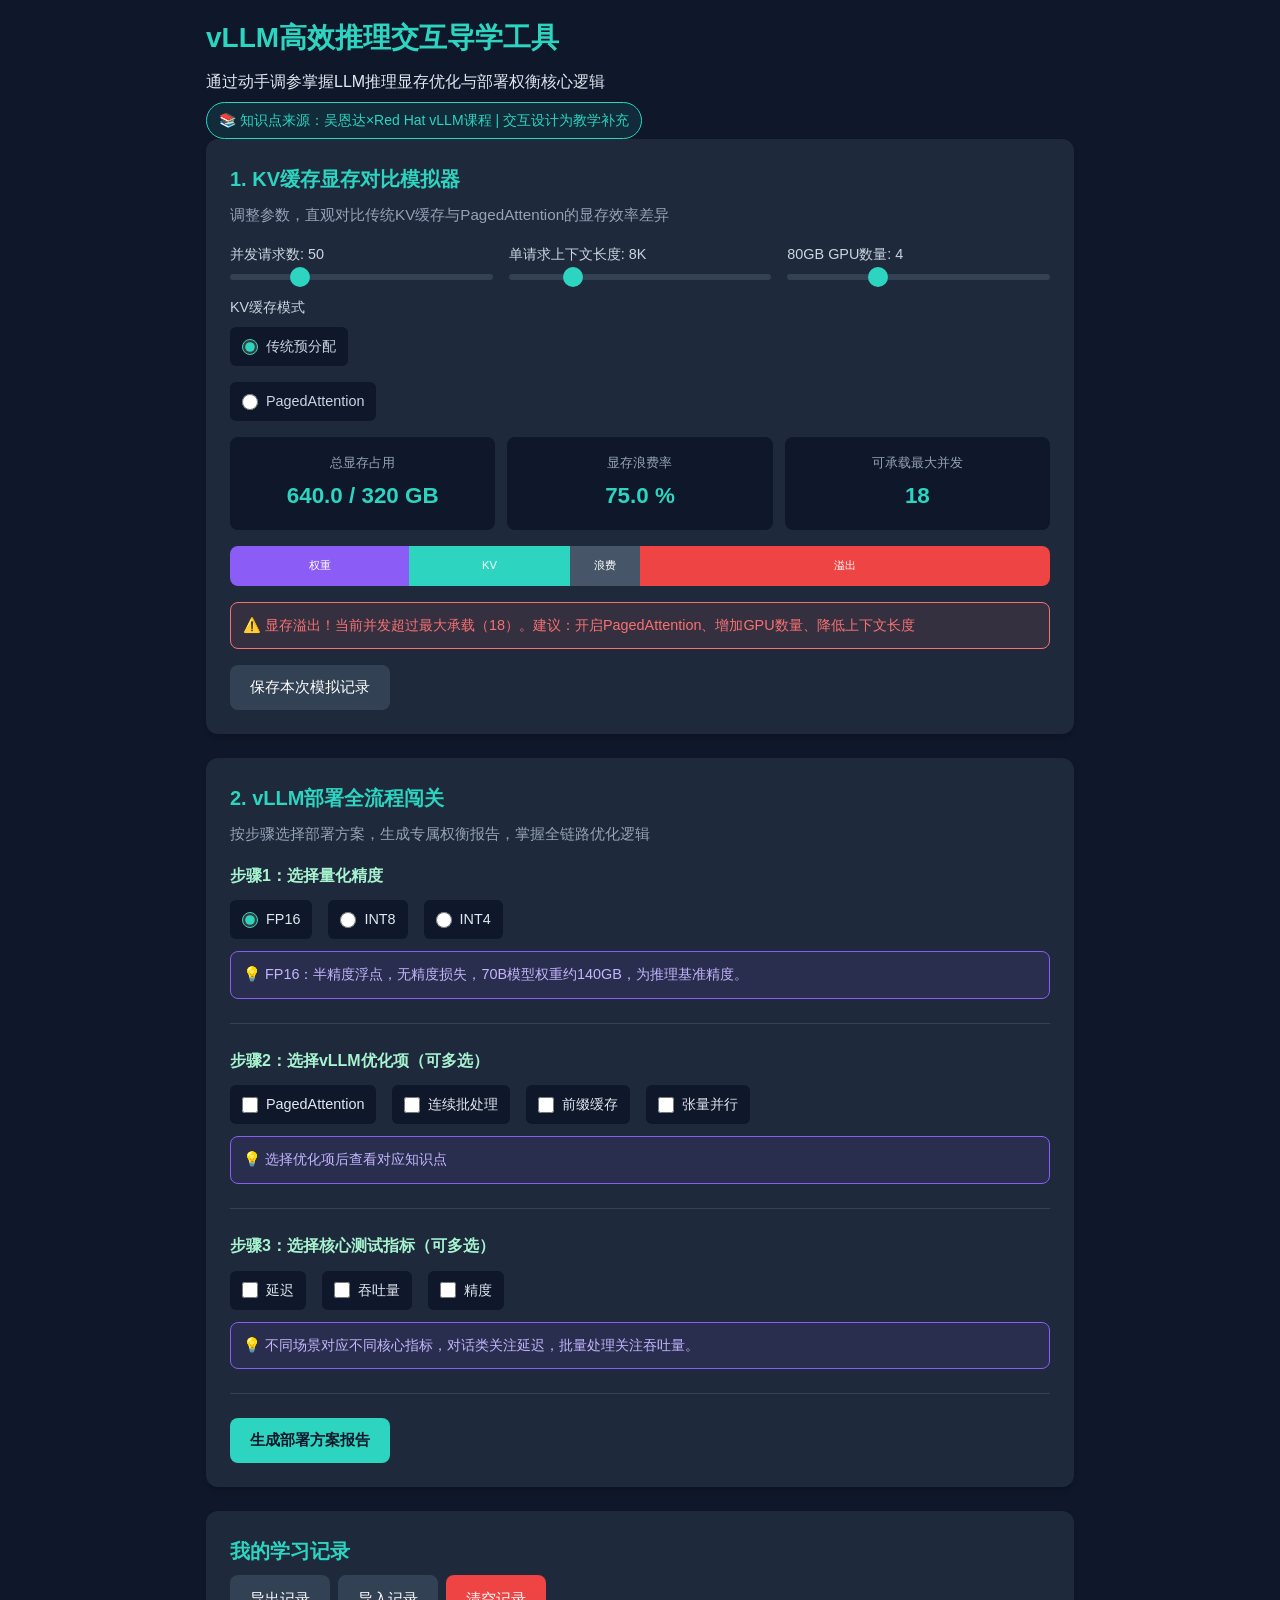
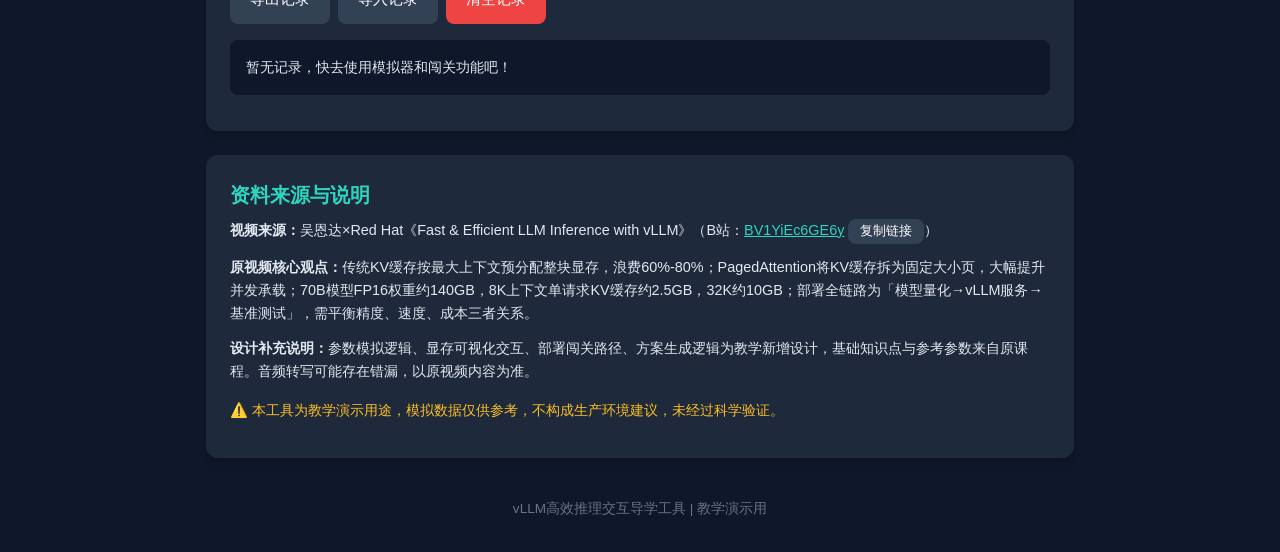
==== efficientVLLM.html @ 556a3815 "Add files via upload" ====
<!DOCTYPE html>
<html lang="zh-CN">
<head>
<meta charset="UTF-8">
<meta name="viewport" content="width=device-width, initial-scale=1.0">
<title>vLLM高效推理交互导学工具</title>
<style>
* { margin: 0; padding: 0; box-sizing: border-box; }
body {
  font-family: -apple-system, BlinkMacSystemFont, "Segoe UI", Roboto, sans-serif;
  background: #0f172a;
  color: #e2e8f0;
  line-height: 1.6;
  padding: 1rem;
  max-width: 900px;
  margin: 0 auto;
}
h1 { font-size: 1.75rem; color: #2dd4bf; margin-bottom: 0.5rem; }
h2 { font-size: 1.25rem; color: #2dd4bf; margin-bottom: 0.5rem; }
h3 { font-size: 1rem; color: #a7f3d0; margin-bottom: 0.75rem; }
.card {
  background: #1e293b;
  border-radius: 12px;
  padding: 1.5rem;
  margin-bottom: 1.5rem;
  box-shadow: 0 4px 6px -1px rgba(0,0,0,0.2);
}
.section-desc { color: #94a3b8; margin-bottom: 1rem; font-size: 0.95rem; }
.source-badge {
  display: inline-block;
  background: rgba(45, 212, 191, 0.1);
  border: 1px solid #2dd4bf;
  color: #2dd4bf;
  padding: 0.375rem 0.75rem;
  border-radius: 20px;
  font-size: 0.875rem;
  margin-top: 0.5rem;
}
.params-grid {
  display: grid;
  grid-template-columns: repeat(auto-fit, minmax(220px, 1fr));
  gap: 1rem;
  margin-bottom: 1rem;
}
.param-item { display: flex; flex-direction: column; gap: 0.5rem; }
.param-item label { font-size: 0.9rem; color: #cbd5e1; }
.radio-group, .checkbox-group {
  display: flex;
  flex-wrap: wrap;
  gap: 1rem;
}
.radio-label, .checkbox-label {
  display: flex;
  align-items: center;
  gap: 0.5rem;
  cursor: pointer;
  padding: 0.5rem 0.75rem;
  background: #0f172a;
  border-radius: 6px;
  font-size: 0.9rem;
}
.result-grid {
  display: grid;
  grid-template-columns: repeat(auto-fit, minmax(130px, 1fr));
  gap: 0.75rem;
  margin: 1rem 0;
}
.result-item {
  background: #0f172a;
  padding: 1rem;
  border-radius: 8px;
  text-align: center;
}
.result-label { font-size: 0.8rem; color: #94a3b8; margin-bottom: 0.25rem; }
.result-value { font-size: 1.4rem; font-weight: bold; color: #2dd4bf; }
.vram-visual {
  height: 40px;
  background: #0f172a;
  border-radius: 8px;
  overflow: hidden;
  display: flex;
  margin: 1rem 0;
}
.vram-segment {
  height: 100%;
  display: flex;
  align-items: center;
  justify-content: center;
  font-size: 0.7rem;
  color: white;
  font-weight: 500;
}
.knowledge-note, .tip, .risk-tip, .storage-tip {
  padding: 0.75rem;
  border-radius: 8px;
  line-height: 1.5;
  font-size: 0.9rem;
}
.knowledge-note {
  margin-top: 0.75rem;
  background: rgba(139, 92, 246, 0.1);
  border: 1px solid #8b5cf6;
  color: #c4b5fd;
}
.tip {
  background: rgba(45, 212, 191, 0.1);
  border: 1px solid #2dd4bf;
  color: #2dd4bf;
  margin: 1rem 0;
  min-height: 1.2rem;
}
.tip.error {
  background: rgba(248, 113, 113, 0.1);
  border-color: #f87171;
  color: #f87171;
}
.risk-tip {
  background: rgba(245, 158, 11, 0.1);
  border: 1px solid #f59e0b;
  color: #fbbf24;
  margin-top: 1rem;
}
.storage-tip {
  background: rgba(245, 158, 11, 0.1);
  border: 1px solid #f59e0b;
  color: #fbbf24;
  margin-bottom: 1rem;
}
.btn {
  background: #334155;
  color: white;
  border: none;
  padding: 0.75rem 1.25rem;
  border-radius: 8px;
  cursor: pointer;
  font-size: 0.95rem;
  transition: background 0.2s;
  display: inline-block;
}
.btn:hover { background: #475569; }
.btn.primary { background: #2dd4bf; color: #0f172a; font-weight: bold; }
.btn.primary:hover { background: #14b8a6; }
.btn.danger { background: #ef4444; }
.btn.danger:hover { background: #dc2626; }
.btn-sm { padding: 0.25rem 0.75rem; font-size: 0.8rem; }
.step { margin-bottom: 1.5rem; padding-bottom: 1.5rem; border-bottom: 1px solid #334155; }
.step:last-of-type { border-bottom: none; margin-bottom: 0; padding-bottom: 0; }
.report-card {
  background: #0f172a;
  padding: 1.5rem;
  border-radius: 8px;
  margin-top: 1rem;
  border: 1px solid #2dd4bf;
}
.report-item {
  display: flex;
  justify-content: space-between;
  padding: 0.6rem 0;
  border-bottom: 1px solid #334155;
  font-size: 0.95rem;
}
.report-item:last-of-type { border-bottom: none; }
.report-item span:first-child { color: #94a3b8; }
.report-item span:last-child { color: #a7f3d0; font-weight: 500; }
.record-actions { display: flex; gap: 0.5rem; flex-wrap: wrap; margin-bottom: 1rem; }
.record-list { list-style: none; }
.record-list li {
  background: #0f172a;
  padding: 1rem;
  border-radius: 8px;
  margin-bottom: 0.75rem;
  font-size: 0.9rem;
}
.record-list li strong { color: #2dd4bf; }
.source-section p { margin-bottom: 0.75rem; font-size: 0.9rem; }
.copy-link { color: #2dd4bf; text-decoration: underline; }
.disclaimer { color: #fbbf24; font-weight: 500; margin-top: 1rem !important; }
.hidden { display: none !important; }
footer { text-align: center; color: #64748b; padding: 1rem; font-size: 0.85rem; }

/* 焦点样式 */
input:focus, button:focus, label:focus-within {
  outline: 2px solid #2dd4bf;
  outline-offset: 2px;
}

/* 滑块样式 */
input[type="range"] {
  -webkit-appearance: none;
  appearance: none;
  height: 6px;
  background: #334155;
  border-radius: 3px;
}
input[type="range"]::-webkit-slider-thumb {
  -webkit-appearance: none;
  appearance: none;
  width: 20px;
  height: 20px;
  background: #2dd4bf;
  border-radius: 50%;
  cursor: pointer;
}
input[type="range"]::-moz-range-thumb {
  width: 20px;
  height: 20px;
  background: #2dd4bf;
  border-radius: 50%;
  cursor: pointer;
  border: none;
}

input[type="radio"], input[type="checkbox"] {
  accent-color: #2dd4bf;
  width: 16px;
  height: 16px;
}

@media (max-width: 640px) {
  body { padding: 0.75rem; }
  .card { padding: 1rem; }
  h1 { font-size: 1.5rem; }
  .result-value { font-size: 1.2rem; }
}
</style>
</head>
<body>
<header>
  <h1>vLLM高效推理交互导学工具</h1>
  <p>通过动手调参掌握LLM推理显存优化与部署权衡核心逻辑</p>
  <div class="source-badge">📚 知识点来源：吴恩达×Red Hat vLLM课程 | 交互设计为教学补充</div>
</header>

<main>
  <section class="card" id="simulator-section">
    <h2>1. KV缓存显存对比模拟器</h2>
    <p class="section-desc">调整参数，直观对比传统KV缓存与PagedAttention的显存效率差异</p>
    <div class="params-grid">
      <div class="param-item">
        <label for="concurrency">并发请求数: <span id="concurrency-val">50</span></label>
        <input type="range" id="concurrency" min="1" max="200" value="50" aria-label="并发请求数">
      </div>
      <div class="param-item">
        <label for="ctx-length">单请求上下文长度: <span id="ctx-length-val">8</span>K</label>
        <input type="range" id="ctx-length" min="1" max="32" value="8" aria-label="单请求上下文长度">
      </div>
      <div class="param-item">
        <label for="gpu-count">80GB GPU数量: <span id="gpu-count-val">4</span></label>
        <input type="range" id="gpu-count" min="2" max="8" value="4" aria-label="80GB GPU数量">
      </div>
      <div class="param-item">
        <label>KV缓存模式</label>
        <div class="radio-group" role="radiogroup" aria-label="KV缓存模式">
          <label class="radio-label"><input type="radio" name="kv-mode" value="traditional" checked> 传统预分配</label>
          <label class="radio-label"><input type="radio" name="kv-mode" value="paged"> PagedAttention</label>
        </div>
      </div>
    </div>
    <div class="result-grid">
      <div class="result-item">
        <div class="result-label">总显存占用</div>
        <div class="result-value" id="total-vram">-- GB</div>
      </div>
      <div class="result-item">
        <div class="result-label">显存浪费率</div>
        <div class="result-value" id="waste-rate">-- %</div>
      </div>
      <div class="result-item">
        <div class="result-label">可承载最大并发</div>
        <div class="result-value" id="max-concurrency">--</div>
      </div>
    </div>
    <div class="vram-visual" id="vram-visual" aria-label="显存占用可视化"></div>
    <div class="tip" id="sim-tip"></div>
    <button class="btn" id="save-sim-btn">保存本次模拟记录</button>
  </section>

  <section class="card" id="deployment-section">
    <h2>2. vLLM部署全流程闯关</h2>
    <p class="section-desc">按步骤选择部署方案，生成专属权衡报告，掌握全链路优化逻辑</p>
    <div class="step">
      <h3>步骤1：选择量化精度</h3>
      <div class="radio-group" role="radiogroup" aria-label="量化精度">
        <label class="radio-label"><input type="radio" name="quant" value="fp16" checked> FP16</label>
        <label class="radio-label"><input type="radio" name="quant" value="int8"> INT8</label>
        <label class="radio-label"><input type="radio" name="quant" value="int4"> INT4</label>
      </div>
      <div class="knowledge-note" id="quant-note">💡 FP16：半精度浮点，无精度损失，70B模型权重约140GB，为推理基准精度。</div>
    </div>
    <div class="step">
      <h3>步骤2：选择vLLM优化项（可多选）</h3>
      <div class="checkbox-group" aria-label="vLLM优化项">
        <label class="checkbox-label"><input type="checkbox" name="optim" value="paged"> PagedAttention</label>
        <label class="checkbox-label"><input type="checkbox" name="optim" value="continuous_batching"> 连续批处理</label>
        <label class="checkbox-label"><input type="checkbox" name="optim" value="prefix_caching"> 前缀缓存</label>
        <label class="checkbox-label"><input type="checkbox" name="optim" value="tensor_parallel"> 张量并行</label>
      </div>
      <div class="knowledge-note" id="optim-note">💡 选择优化项后查看对应知识点</div>
    </div>
    <div class="step">
      <h3>步骤3：选择核心测试指标（可多选）</h3>
      <div class="checkbox-group" aria-label="核心测试指标">
        <label class="checkbox-label"><input type="checkbox" name="metric" value="latency"> 延迟</label>
        <label class="checkbox-label"><input type="checkbox" name="metric" value="throughput"> 吞吐量</label>
        <label class="checkbox-label"><input type="checkbox" name="metric" value="accuracy"> 精度</label>
      </div>
      <div class="knowledge-note" id="metric-note">💡 不同场景对应不同核心指标，对话类关注延迟，批量处理关注吞吐量。</div>
    </div>
    <button class="btn primary" id="gen-report-btn">生成部署方案报告</button>
    <div class="report-card hidden" id="report-card">
      <h3>📋 你的专属部署方案</h3>
      <div class="report-item"><span>精度损失范围：</span><span id="report-accuracy">--</span></div>
      <div class="report-item"><span>吞吐提升比例：</span><span id="report-throughput">--</span></div>
      <div class="report-item"><span>成本变化：</span><span id="report-cost">--</span></div>
      <div class="report-item"><span>适用场景：</span><span id="report-scenario">--</span></div>
      <div class="risk-tip hidden" id="report-risk"></div>
    </div>
  </section>

  <section class="card" id="records-section">
    <h2>我的学习记录</h2>
    <div class="record-actions">
      <button class="btn" id="export-btn">导出记录</button>
      <label class="btn" for="import-input">导入记录</label>
      <input type="file" id="import-input" accept=".json" hidden aria-label="导入记录文件">
      <button class="btn danger" id="clear-btn">清空记录</button>
    </div>
    <div class="storage-tip hidden" id="storage-tip">⚠️ 本地存储不可用，记录仅保存在当前页面内存中，刷新后会丢失</div>
    <ul class="record-list" id="record-list"></ul>
  </section>

  <section class="card source-section">
    <h2>资料来源与说明</h2>
    <p><strong>视频来源：</strong>吴恩达×Red Hat《Fast & Efficient LLM Inference with vLLM》（B站：<span class="copy-link">BV1YiEc6GE6y</span> <button class="btn btn-sm" id="copy-link-btn">复制链接</button>）</p>
    <p><strong>原视频核心观点：</strong>传统KV缓存按最大上下文预分配整块显存，浪费60%-80%；PagedAttention将KV缓存拆为固定大小页，大幅提升并发承载；70B模型FP16权重约140GB，8K上下文单请求KV缓存约2.5GB，32K约10GB；部署全链路为「模型量化→vLLM服务→基准测试」，需平衡精度、速度、成本三者关系。</p>
    <p><strong>设计补充说明：</strong>参数模拟逻辑、显存可视化交互、部署闯关路径、方案生成逻辑为教学新增设计，基础知识点与参考参数来自原课程。音频转写可能存在错漏，以原视频内容为准。</p>
    <p class="disclaimer">⚠️ 本工具为教学演示用途，模拟数据仅供参考，不构成生产环境建议，未经过科学验证。</p>
  </section>
</main>

<footer>
  <p>vLLM高效推理交互导学工具 | 教学演示用</p>
</footer>

<script>
// 存储相关
let records = [];
const STORAGE_KEY = 'vllm_learning_records';

function initStorage() {
  try {
    const stored = localStorage.getItem(STORAGE_KEY);
    if (stored) {
      records = JSON.parse(stored);
      if (!Array.isArray(records)) records = [];
    }
  } catch (e) {
    records = [];
    document.getElementById('storage-tip').classList.remove('hidden');
  }
}

function saveRecords() {
  try {
    localStorage.setItem(STORAGE_KEY, JSON.stringify(records));
  } catch (e) {}
}

function addRecord(record) {
  records.unshift(record);
  if (records.length > 50) records = records.slice(0, 50);
  saveRecords();
  renderRecords();
}

function renderRecords() {
  const listEl = document.getElementById('record-list');
  listEl.innerHTML = '';
  if (records.length === 0) {
    listEl.innerHTML = '<li>暂无记录，快去使用模拟器和闯关功能吧！</li>';
    return;
  }
  records.forEach((record, index) => {
    const li = document.createElement('li');
    const date = new Date(record.timestamp).toLocaleString();
    let content = '';
    if (record.type === 'simulator') {
      const p = record.params;
      const r = record.result;
      content = `
        <div><strong>[模拟记录]</strong> ${date}</div>
        <div>并发: ${p.concurrency} | 上下文: ${p.ctxLength}K | GPU: ${p.gpuCount}张 | 模式: ${p.kvMode === 'traditional' ? '传统预分配' : 'PagedAttention'}</div>
        <div>显存占用: ${r.totalUsedVram}/${r.totalVram}GB | 浪费率: ${r.wasteRate}% | 最大并发: ${r.maxConcurrency}</div>
      `;
    } else if (record.type === 'deployment') {
      const p = record.params;
      const r = record.result;
      const optimMap = {paged:'PagedAttention', continuous_batching:'连续批处理', prefix_caching:'前缀缓存', tensor_parallel:'张量并行'};
      const metricMap = {latency:'延迟', throughput:'吞吐量', accuracy:'精度'};
      content = `
        <div><strong>[部署方案]</strong> ${date}</div>
        <div>量化: ${p.quant.toUpperCase()} | 优化: ${p.optims.length ? p.optims.map(o => optimMap[o] || o).join('、') : '无'}</div>
        <div>指标: ${p.metrics.map(m => metricMap[m] || m).join('、')} | 场景: ${r.scenario}</div>
        <div>精度损失: ${r.accuracyLoss} | 吞吐提升: ${r.throughputGain} | 成本变化: ${r.costChange}</div>
      `;
    }
    li.innerHTML = content;
    const delBtn = document.createElement('button');
    delBtn.textContent = '删除';
    delBtn.className = 'btn danger btn-sm';
    delBtn.style.marginTop = '0.5rem';
    delBtn.addEventListener('click', () => {
      records.splice(index, 1);
      saveRecords();
      renderRecords();
    });
    li.appendChild(delBtn);
    listEl.appendChild(li);
  });
}

// 模拟器逻辑
const concurrencyEl = document.getElementById('concurrency');
const ctxLengthEl = document.getElementById('ctx-length');
const gpuCountEl = document.getElementById('gpu-count');

function updateSliderValues() {
  document.getElementById('concurrency-val').textContent = concurrencyEl.value;
  document.getElementById('ctx-length-val').textContent = ctxLengthEl.value;
  document.getElementById('gpu-count-val').textContent = gpuCountEl.value;
}

function calculateSimulator() {
  updateSliderValues();
  const concurrency = parseInt(concurrencyEl.value);
  const ctxLength = parseInt(ctxLengthEl.value);
  const gpuCount = parseInt(gpuCountEl.value);
  const kvMode = document.querySelector('input[name="kv-mode"]:checked').value;

  const totalVram = gpuCount * 80;
  const weightVram = 140; // 70B FP16
  const availableKvVram = totalVram - weightVram;
  const perRequestActualKv = ctxLength * 0.3125; // 8K=2.5GB

  let perRequestAllocatedKv, wasteRate, totalKvUsed, maxConcurrency;

  if (kvMode === 'traditional') {
    perRequestAllocatedKv = 32 * 0.3125; // 预分配最大32K=10GB
    totalKvUsed = concurrency * perRequestAllocatedKv;
    const actualUsed = concurrency * perRequestActualKv;
    wasteRate = totalKvUsed > 0 ? ((totalKvUsed - actualUsed) / totalKvUsed * 100).toFixed(1) : 0;
    maxConcurrency = availableKvVram > 0 ? Math.floor(availableKvVram / perRequestAllocatedKv) : 0;
  } else {
    perRequestAllocatedKv = perRequestActualKv * 1.05; // 5%页表开销
    totalKvUsed = concurrency * perRequestAllocatedKv;
    wasteRate = '5.0';
    maxConcurrency = availableKvVram > 0 ? Math.floor(availableKvVram / perRequestAllocatedKv) : 0;
  }

  const totalUsedVram = weightVram + totalKvUsed;
  const overflow = totalUsedVram > totalVram;

  // 更新数值
  document.getElementById('total-vram').textContent = `${totalUsedVram.toFixed(1)} / ${totalVram} GB`;
  document.getElementById('waste-rate').textContent = `${wasteRate} %`;
  document.getElementById('max-concurrency').textContent = Math.max(0, maxConcurrency);

  // 更新提示
  const tipEl = document.getElementById('sim-tip');
  if (availableKvVram <= 0) {
    tipEl.textContent = '⚠️ GPU显存不足以容纳模型权重，请增加GPU数量';
    tipEl.classList.add('error');
  } else if (overflow) {
    tipEl.textContent = `⚠️ 显存溢出！当前并发超过最大承载（${maxConcurrency}）。建议：${kvMode === 'traditional' ? '开启PagedAttention、' : ''}增加GPU数量、降低上下文长度`;
    tipEl.classList.add('error');
  } else {
    tipEl.textContent = `✅ 显存充足，当前并发下${kvMode === 'traditional' ? '传统预分配模式' : 'PagedAttention模式'}运行正常`;
    tipEl.classList.remove('error');
  }

  // 可视化
  const visualEl = document.getElementById('vram-visual');
  visualEl.innerHTML = '';

  if (availableKvVram <= 0) {
    const seg = document.createElement('div');
    seg.className = 'vram-segment';
    seg.style.width = '100%';
    seg.style.background = '#ef4444';
    seg.textContent = '权重溢出';
    visualEl.appendChild(seg);
    return { type: 'simulator', timestamp: Date.now(), params: { concurrency, ctxLength, gpuCount, kvMode }, result: { totalUsedVram: totalUsedVram.toFixed(1), totalVram, wasteRate, maxConcurrency, overflow } };
  }

  // 权重段
  const weightPercent = Math.min((weightVram / totalVram) * 100, 100);
  const weightSeg = document.createElement('div');
  weightSeg.className = 'vram-segment';
  weightSeg.style.width = `${weightPercent}%`;
  weightSeg.style.background = '#8b5cf6';
  if (weightPercent > 10) weightSeg.textContent = '权重';
  visualEl.appendChild(weightSeg);

  // KV段
  const kvPercent = Math.min((totalKvUsed / totalVram) * 100, 100 - weightPercent);
  if (kvPercent > 0) {
    const kvSeg = document.createElement('div');
    kvSeg.className = 'vram-segment';
    kvSeg.style.width = `${kvPercent}%`;
    if (kvMode === 'traditional') {
      const actualPercent = (concurrency * perRequestActualKv / totalVram) * 100;
      const wastePercent = kvPercent - actualPercent;
      kvSeg.style.display = 'flex';
      const actualPart = document.createElement('div');
      actualPart.style.width = `${(actualPercent / kvPercent) * 100}%`;
      actualPart.style.height = '100%';
      actualPart.style.display = 'flex';
      actualPart.style.alignItems = 'center';
      actualPart.style.justifyContent = 'center';
      actualPart.style.background = '#2dd4bf';
      if (actualPercent > 8) actualPart.textContent = 'KV';
      const wastePart = document.createElement('div');
      wastePart.style.width = `${(wastePercent / kvPercent) * 100}%`;
      wastePart.style.height = '100%';
      wastePart.style.display = 'flex';
      wastePart.style.alignItems = 'center';
      wastePart.style.justifyContent = 'center';
      wastePart.style.background = '#475569';
      if (wastePercent > 8) wastePart.textContent = '浪费';
      kvSeg.appendChild(actualPart);
      kvSeg.appendChild(wastePart);
    } else {
      kvSeg.style.background = 'repeating-linear-gradient(90deg, #2dd4bf 0px, #2dd4bf 4px, #0f172a 4px, #0f172a 6px)';
      if (kvPercent > 10) kvSeg.textContent = '分页KV';
    }
    visualEl.appendChild(kvSeg);
  }

  // 溢出或可用
  if (overflow) {
    const overflowPercent = ((totalUsedVram - totalVram) / totalVram) * 100;
    const overflowSeg = document.createElement('div');
    overflowSeg.className = 'vram-segment';
    overflowSeg.style.width = `${overflowPercent}%`;
    overflowSeg.style.background = '#ef4444';
    overflowSeg.textContent = '溢出';
    visualEl.appendChild(overflowSeg);
  } else {
    const freePercent = 100 - weightPercent - kvPercent;
    if (freePercent > 0) {
      const freeSeg = document.createElement('div');
      freeSeg.className = 'vram-segment';
      freeSeg.style.width = `${freePercent}%`;
      freeSeg.style.background = '#334155';
      if (freePercent > 8) freeSeg.textContent = '可用';
      visualEl.appendChild(freeSeg);
    }
  }

  return {
    type: 'simulator',
    timestamp: Date.now(),
    params: { concurrency, ctxLength, gpuCount, kvMode },
    result: { totalUsedVram: totalUsedVram.toFixed(1), totalVram, wasteRate, maxConcurrency, overflow }
  };
}

// 部署闯关逻辑
const quantNotes = {
  fp16: '💡 FP16：半精度浮点，无精度损失，70B模型权重约140GB，为推理基准精度，适合对精度要求极高的场景。',
  int8: '💡 INT8：8位整数量化，精度损失通常小于1%，权重显存减半至约70GB，推理速度提升约20%，是生产环境常用的平衡选项。',
  int4: '💡 INT4：4位整数量化，精度损失约2-5%（视模型与量化方法），权重显存降至约35GB，推理速度提升约40%，适合显存受限的多并发场景。'
};
const optimNotes = {
  paged: '✅ PagedAttention：vLLM核心技术，将KV缓存拆分为固定大小的页，解决传统连续分配的显存浪费与碎片问题，可提升数倍并发能力。',
  continuous_batching: '✅ 连续批处理：按迭代步骤（而非整个请求）调度批次，大幅提升GPU利用率，吞吐量可提升30-100%，是高并发场景的必备优化。',
  prefix_caching: '✅ 前缀缓存：对相同前缀的请求（如系统提示、通用指令）共享KV缓存，可显著降低重复计算与显存占用，适合多轮对话、RAG等场景。',
  tensor_parallel: '✅ 张量并行：将模型权重拆分为多块分布到不同GPU，降低单卡显存压力，支持更大模型部署，需配合多GPU使用。'
};
const metricNotes = {
  latency: '⏱️ 延迟：单请求从发送到收到首个token的时间，是对话类、交互式场景的核心指标。',
  throughput: '📊 吞吐量：单位时间内处理的token总数，是批量处理、离线推理场景的核心指标。',
  accuracy: '🎯 精度：模型输出结果的准确性，是知识问答、代码生成等对质量要求高的场景的核心指标。'
};

function generateReport() {
  const quant = document.querySelector('input[name="quant"]:checked').value;
  const optims = Array.from(document.querySelectorAll('input[name="optim"]:checked')).map(i => i.value);
  const metrics = Array.from(document.querySelectorAll('input[name="metric"]:checked')).map(i => i.value);

  if (metrics.length === 0) {
    alert('请至少选择一个核心测试指标');
    return null;
  }

  // 精度损失
  let accuracyLoss = { fp16: '无损失', int8: '< 1%', int4: '2% - 5%' }[quant];

  // 吞吐提升
  let throughputMultiplier = 1;
  throughputMultiplier *= { fp16: 1, int8: 1.2, int4: 1.4 }[quant];
  if (optims.includes('paged')) throughputMultiplier *= 1.3;
  if (optims.includes('continuous_batching')) throughputMultiplier *= 1.6;
  if (optims.includes('prefix_caching')) throughputMultiplier *= 1.25;
  if (optims.includes('tensor_parallel')) throughputMultiplier *= 1.2;
  const throughputGain = `+${((throughputMultiplier - 1) * 100).toFixed(0)}%`;

  // 成本变化
  let requiredGpus = { fp16: 2, int8: 1, int4: 1 }[quant];
  if (optims.includes('tensor_parallel')) requiredGpus = Math.max(requiredGpus, 2);
  const costChange = ((requiredGpus / 2 - 1) * 100).toFixed(0);
  const costText = costChange >= 0 ? `+${costChange}%` : `${costChange}%`;

  // 适用场景
  const scenarioMap = { latency: '对话交互', throughput: '批量处理', accuracy: '高精度需求' };
  const scenarioText = metrics.map(m => scenarioMap[m]).join('、');

  // 风险检查
  let risks = [];
  if (quant === 'int4' && !metrics.includes('accuracy')) {
    risks.push('您选择了INT4量化（精度损失2-5%）但未选择精度测试，建议补充精度验证以确保输出质量符合要求。');
  }
  if (optims.includes('prefix_caching') && !optims.includes('paged')) {
    risks.push('前缀缓存依赖PagedAttention实现，未开启PagedAttention时该优化无法生效。');
  }
  if (optims.includes('tensor_parallel')) {
    risks.push('张量并行需要多GPU环境支持，请确保部署环境有至少2张80GB GPU。');
  }

  // 更新报告
  document.getElementById('report-accuracy').textContent = accuracyLoss;
  document.getElementById('report-throughput').textContent = throughputGain;
  document.getElementById('report-cost').textContent = costText;
  document.getElementById('report-scenario').textContent = scenarioText;

  const riskEl = document.getElementById('report-risk');
  if (risks.length > 0) {
    riskEl.innerHTML = '⚠️ <strong>风险提示：</strong>' + risks.join('<br>');
    riskEl.classList.remove('hidden');
  } else {
    riskEl.classList.add('hidden');
  }

  document.getElementById('report-card').classList.remove('hidden');

  return {
    type: 'deployment',
    timestamp: Date.now(),
    params: { quant, optims, metrics },
    result: { accuracyLoss, throughputGain, costChange: costText, scenario: scenarioText, risks }
  };
}

// 事件绑定
concurrencyEl.addEventListener('input', calculateSimulator);
ctxLengthEl.addEventListener('input', calculateSimulator);
gpuCountEl.addEventListener('input', calculateSimulator);
document.querySelectorAll('input[name="kv-mode"]').forEach(r => r.addEventListener('change', calculateSimulator));

document.querySelectorAll('input[name="quant"]').forEach(radio => {
  radio.addEventListener('change', (e) => {
    document.getElementById('quant-note').textContent = quantNotes[e.target.value];
  });
});

document.querySelectorAll('input[name="optim"]').forEach(cb => {
  cb.addEventListener('change', () => {
    const selected = Array.from(document.querySelectorAll('input[name="optim"]:checked')).map(i => i.value);
    const noteEl = document.getElementById('optim-note');
    noteEl.innerHTML = selected.length === 0 ? '💡 选择优化项后查看对应知识点' : selected.map(s => optimNotes[s]).join('<br>');
  });
});

document.querySelectorAll('input[name="metric"]').forEach(cb => {
  cb.addEventListener('change', () => {
    const selected = Array.from(document.querySelectorAll('input[name="metric"]:checked')).map(i => i.value);
    const noteEl = document.getElementById('metric-note');
    noteEl.innerHTML = selected.length === 0 ? '💡 不同场景对应不同核心指标，对话类关注延迟，批量处理关注吞吐量。' : selected.map(s => metricNotes[s]).join('<br>');
  });
});

document.getElementById('save-sim-btn').addEventListener('click', () => {
  const result = calculateSimulator();
  addRecord(result);
  alert('模拟记录已保存');
});

document.getElementById('gen-report-btn').addEventListener('click', () => {
  const result = generateReport();
  if (result) {
    addRecord(result);
  }
});

// 导出导入
document.getElementById('export-btn').addEventListener('click', () => {
  const blob = new Blob([JSON.stringify(records, null, 2)], { type: 'application/json' });
  const url = URL.createObjectURL(blob);
  const a = document.createElement('a');
  a.href = url;
  a.download = `vllm-learning-records-${Date.now()}.json`;
  a.click();
  URL.revokeObjectURL(url);
});

document.getElementById('import-input').addEventListener('change', (e) => {
  const file = e.target.files[0];
  if (!file) return;
  const reader = new FileReader();
  reader.onload = (ev) => {
    try {
      const data = JSON.parse(ev.target.result);
      if (!Array.isArray(data)) throw new Error('格式错误');
      const validRecords = data.filter(item => {
        if (typeof item !== 'object' || !item.type || !item.timestamp || !item.params || !item.result) return false;
        if (item.type === 'simulator') {
          const p = item.params, r = item.result;
          return typeof p.concurrency === 'number' && typeof p.ctxLength === 'number' &&
                 typeof p.gpuCount === 'number' && typeof p.kvMode === 'string' &&
                 typeof r.totalUsedVram === 'string' && typeof r.totalVram === 'number' &&
                 typeof r.wasteRate === 'string' && typeof r.maxConcurrency === 'number';
        } else if (item.type === 'deployment') {
          const p = item.params, r = item.result;
          return typeof p.quant === 'string' && Array.isArray(p.optims) && Array.isArray(p.metrics) &&
                 typeof r.accuracyLoss === 'string' && typeof r.throughputGain === 'string' &&
                 typeof r.costChange === 'string' && typeof r.scenario === 'string';
        }
        return false;
      });
      if (validRecords.length === 0) { alert('未找到有效记录'); return; }
      const existingTs = new Set(records.map(r => r.timestamp));
      const newRecords = validRecords.filter(r => !existingTs.has(r.timestamp));
      records = [...newRecords, ...records].sort((a,b) => b.timestamp - a.timestamp).slice(0, 50);
      saveRecords();
      renderRecords();
      alert(`成功导入 ${newRecords.length} 条记录`);
    } catch (err) {
      alert('导入失败：文件格式不正确');
    }
  };
  reader.readAsText(file);
  e.target.value = '';
});

document.getElementById('clear-btn').addEventListener('click', () => {
  if (confirm('确定要清空所有记录吗？')) {
    records = [];
    saveRecords();
    renderRecords();
  }
});

document.getElementById('copy-link-btn').addEventListener('click', () => {
  const link = 'https://www.bilibili.com/video/BV1YiEc6GE6y/';
  navigator.clipboard.writeText(link).then(() => alert('链接已复制到剪贴板')).catch(() => alert('复制失败，请手动复制'));
});

// 初始化
window.addEventListener('DOMContentLoaded', () => {
  initStorage();
  renderRecords();
  calculateSimulator();
});
</script>
</body>
</html>
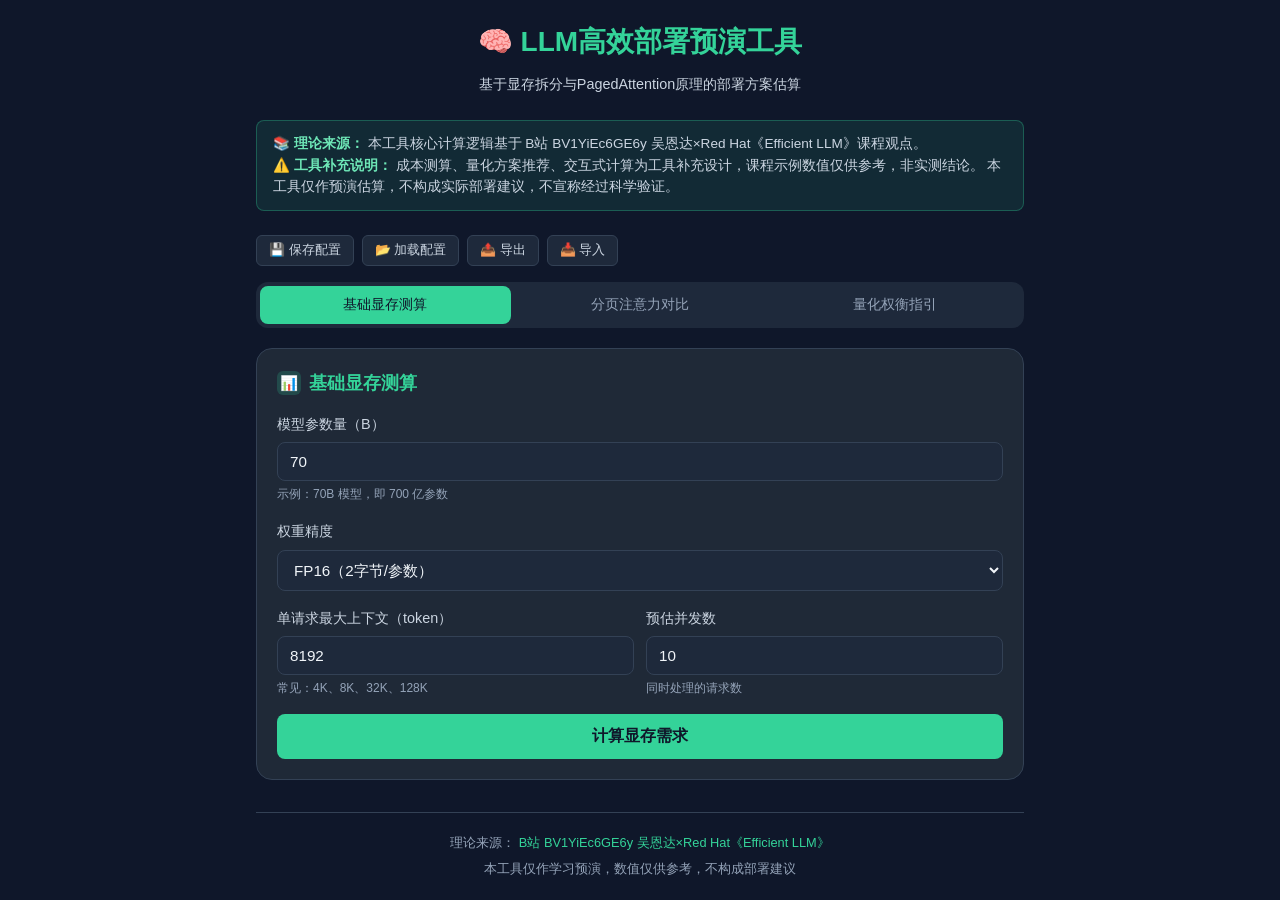
==== commit 490ed013: "Update efficientVLLM.html" ====
--- a/efficientVLLM.html
+++ b/efficientVLLM.html
@@ -1,766 +1,1341 @@
 <!DOCTYPE html>
 <html lang="zh-CN">
 <head>
-<meta charset="UTF-8">
-<meta name="viewport" content="width=device-width, initial-scale=1.0">
-<title>vLLM高效推理交互导学工具</title>
-<style>
-* { margin: 0; padding: 0; box-sizing: border-box; }
-body {
-  font-family: -apple-system, BlinkMacSystemFont, "Segoe UI", Roboto, sans-serif;
-  background: #0f172a;
-  color: #e2e8f0;
-  line-height: 1.6;
-  padding: 1rem;
-  max-width: 900px;
-  margin: 0 auto;
-}
-h1 { font-size: 1.75rem; color: #2dd4bf; margin-bottom: 0.5rem; }
-h2 { font-size: 1.25rem; color: #2dd4bf; margin-bottom: 0.5rem; }
-h3 { font-size: 1rem; color: #a7f3d0; margin-bottom: 0.75rem; }
-.card {
-  background: #1e293b;
-  border-radius: 12px;
-  padding: 1.5rem;
-  margin-bottom: 1.5rem;
-  box-shadow: 0 4px 6px -1px rgba(0,0,0,0.2);
-}
-.section-desc { color: #94a3b8; margin-bottom: 1rem; font-size: 0.95rem; }
-.source-badge {
-  display: inline-block;
-  background: rgba(45, 212, 191, 0.1);
-  border: 1px solid #2dd4bf;
-  color: #2dd4bf;
-  padding: 0.375rem 0.75rem;
-  border-radius: 20px;
-  font-size: 0.875rem;
-  margin-top: 0.5rem;
-}
-.params-grid {
-  display: grid;
-  grid-template-columns: repeat(auto-fit, minmax(220px, 1fr));
-  gap: 1rem;
-  margin-bottom: 1rem;
-}
-.param-item { display: flex; flex-direction: column; gap: 0.5rem; }
-.param-item label { font-size: 0.9rem; color: #cbd5e1; }
-.radio-group, .checkbox-group {
-  display: flex;
-  flex-wrap: wrap;
-  gap: 1rem;
-}
-.radio-label, .checkbox-label {
-  display: flex;
-  align-items: center;
-  gap: 0.5rem;
-  cursor: pointer;
-  padding: 0.5rem 0.75rem;
-  background: #0f172a;
-  border-radius: 6px;
-  font-size: 0.9rem;
-}
-.result-grid {
-  display: grid;
-  grid-template-columns: repeat(auto-fit, minmax(130px, 1fr));
-  gap: 0.75rem;
-  margin: 1rem 0;
-}
-.result-item {
-  background: #0f172a;
-  padding: 1rem;
-  border-radius: 8px;
-  text-align: center;
-}
-.result-label { font-size: 0.8rem; color: #94a3b8; margin-bottom: 0.25rem; }
-.result-value { font-size: 1.4rem; font-weight: bold; color: #2dd4bf; }
-.vram-visual {
-  height: 40px;
-  background: #0f172a;
-  border-radius: 8px;
-  overflow: hidden;
-  display: flex;
-  margin: 1rem 0;
-}
-.vram-segment {
-  height: 100%;
-  display: flex;
-  align-items: center;
-  justify-content: center;
-  font-size: 0.7rem;
-  color: white;
-  font-weight: 500;
-}
-.knowledge-note, .tip, .risk-tip, .storage-tip {
-  padding: 0.75rem;
-  border-radius: 8px;
-  line-height: 1.5;
-  font-size: 0.9rem;
-}
-.knowledge-note {
-  margin-top: 0.75rem;
-  background: rgba(139, 92, 246, 0.1);
-  border: 1px solid #8b5cf6;
-  color: #c4b5fd;
-}
-.tip {
-  background: rgba(45, 212, 191, 0.1);
-  border: 1px solid #2dd4bf;
-  color: #2dd4bf;
-  margin: 1rem 0;
-  min-height: 1.2rem;
-}
-.tip.error {
-  background: rgba(248, 113, 113, 0.1);
-  border-color: #f87171;
-  color: #f87171;
-}
-.risk-tip {
-  background: rgba(245, 158, 11, 0.1);
-  border: 1px solid #f59e0b;
-  color: #fbbf24;
-  margin-top: 1rem;
-}
-.storage-tip {
-  background: rgba(245, 158, 11, 0.1);
-  border: 1px solid #f59e0b;
-  color: #fbbf24;
-  margin-bottom: 1rem;
-}
-.btn {
-  background: #334155;
-  color: white;
-  border: none;
-  padding: 0.75rem 1.25rem;
-  border-radius: 8px;
-  cursor: pointer;
-  font-size: 0.95rem;
-  transition: background 0.2s;
-  display: inline-block;
-}
-.btn:hover { background: #475569; }
-.btn.primary { background: #2dd4bf; color: #0f172a; font-weight: bold; }
-.btn.primary:hover { background: #14b8a6; }
-.btn.danger { background: #ef4444; }
-.btn.danger:hover { background: #dc2626; }
-.btn-sm { padding: 0.25rem 0.75rem; font-size: 0.8rem; }
-.step { margin-bottom: 1.5rem; padding-bottom: 1.5rem; border-bottom: 1px solid #334155; }
-.step:last-of-type { border-bottom: none; margin-bottom: 0; padding-bottom: 0; }
-.report-card {
-  background: #0f172a;
-  padding: 1.5rem;
-  border-radius: 8px;
-  margin-top: 1rem;
-  border: 1px solid #2dd4bf;
-}
-.report-item {
-  display: flex;
-  justify-content: space-between;
-  padding: 0.6rem 0;
-  border-bottom: 1px solid #334155;
-  font-size: 0.95rem;
-}
-.report-item:last-of-type { border-bottom: none; }
-.report-item span:first-child { color: #94a3b8; }
-.report-item span:last-child { color: #a7f3d0; font-weight: 500; }
-.record-actions { display: flex; gap: 0.5rem; flex-wrap: wrap; margin-bottom: 1rem; }
-.record-list { list-style: none; }
-.record-list li {
-  background: #0f172a;
-  padding: 1rem;
-  border-radius: 8px;
-  margin-bottom: 0.75rem;
-  font-size: 0.9rem;
-}
-.record-list li strong { color: #2dd4bf; }
-.source-section p { margin-bottom: 0.75rem; font-size: 0.9rem; }
-.copy-link { color: #2dd4bf; text-decoration: underline; }
-.disclaimer { color: #fbbf24; font-weight: 500; margin-top: 1rem !important; }
-.hidden { display: none !important; }
-footer { text-align: center; color: #64748b; padding: 1rem; font-size: 0.85rem; }
-
-/* 焦点样式 */
-input:focus, button:focus, label:focus-within {
-  outline: 2px solid #2dd4bf;
-  outline-offset: 2px;
-}
-
-/* 滑块样式 */
-input[type="range"] {
-  -webkit-appearance: none;
-  appearance: none;
-  height: 6px;
-  background: #334155;
-  border-radius: 3px;
-}
-input[type="range"]::-webkit-slider-thumb {
-  -webkit-appearance: none;
-  appearance: none;
-  width: 20px;
-  height: 20px;
-  background: #2dd4bf;
-  border-radius: 50%;
-  cursor: pointer;
-}
-input[type="range"]::-moz-range-thumb {
-  width: 20px;
-  height: 20px;
-  background: #2dd4bf;
-  border-radius: 50%;
-  cursor: pointer;
-  border: none;
-}
-
-input[type="radio"], input[type="checkbox"] {
-  accent-color: #2dd4bf;
-  width: 16px;
-  height: 16px;
-}
-
-@media (max-width: 640px) {
-  body { padding: 0.75rem; }
-  .card { padding: 1rem; }
-  h1 { font-size: 1.5rem; }
-  .result-value { font-size: 1.2rem; }
-}
-</style>
+    <meta charset="UTF-8">
+    <meta name="viewport" content="width=device-width, initial-scale=1.0">
+    <title>LLM高效部署预演工具</title>
+    <style>
+        * {
+            margin: 0;
+            padding: 0;
+            box-sizing: border-box;
+        }
+
+        :root {
+            --bg-primary: #0f172a;
+            --bg-secondary: #1e293b;
+            --bg-card: #1f2937;
+            --mint-primary: #34d399;
+            --mint-secondary: #10b981;
+            --mint-light: #6ee7b7;
+            --text-primary: #f1f5f9;
+            --text-secondary: #cbd5e1;
+            --text-muted: #94a3b8;
+            --border-color: #334155;
+            --error: #f87171;
+            --warning: #fbbf24;
+        }
+
+        body {
+            font-family: -apple-system, BlinkMacSystemFont, 'Segoe UI', Roboto, 'Helvetica Neue', Arial, sans-serif;
+            background-color: var(--bg-primary);
+            color: var(--text-primary);
+            line-height: 1.6;
+            min-height: 100vh;
+        }
+
+        .container {
+            max-width: 800px;
+            margin: 0 auto;
+            padding: 20px 16px;
+        }
+
+        header {
+            text-align: center;
+            margin-bottom: 24px;
+        }
+
+        h1 {
+            font-size: 1.75rem;
+            color: var(--mint-primary);
+            margin-bottom: 8px;
+        }
+
+        .subtitle {
+            color: var(--text-secondary);
+            font-size: 0.9rem;
+        }
+
+        .source-notice {
+            background-color: rgba(52, 211, 153, 0.1);
+            border: 1px solid rgba(52, 211, 153, 0.3);
+            border-radius: 8px;
+            padding: 12px 16px;
+            margin-bottom: 24px;
+            font-size: 0.85rem;
+            color: var(--text-secondary);
+        }
+
+        .source-notice strong {
+            color: var(--mint-light);
+        }
+
+        .tabs {
+            display: flex;
+            gap: 4px;
+            margin-bottom: 20px;
+            background-color: var(--bg-secondary);
+            border-radius: 12px;
+            padding: 4px;
+            overflow-x: auto;
+        }
+
+        .tab-btn {
+            flex: 1;
+            min-width: 100px;
+            padding: 10px 12px;
+            background: transparent;
+            border: none;
+            color: var(--text-muted);
+            font-size: 0.85rem;
+            font-weight: 500;
+            border-radius: 8px;
+            cursor: pointer;
+            transition: all 0.2s ease;
+            white-space: nowrap;
+        }
+
+        .tab-btn:hover {
+            color: var(--text-secondary);
+        }
+
+        .tab-btn.active {
+            background-color: var(--mint-primary);
+            color: var(--bg-primary);
+        }
+
+        .tab-btn:focus-visible {
+            outline: 2px solid var(--mint-light);
+            outline-offset: 2px;
+        }
+
+        .card {
+            background-color: var(--bg-card);
+            border-radius: 16px;
+            padding: 20px;
+            margin-bottom: 16px;
+            border: 1px solid var(--border-color);
+        }
+
+        .card-title {
+            font-size: 1.1rem;
+            font-weight: 600;
+            color: var(--mint-primary);
+            margin-bottom: 16px;
+            display: flex;
+            align-items: center;
+            gap: 8px;
+        }
+
+        .card-title .icon {
+            width: 24px;
+            height: 24px;
+            background-color: rgba(52, 211, 153, 0.2);
+            border-radius: 6px;
+            display: flex;
+            align-items: center;
+            justify-content: center;
+            font-size: 0.9rem;
+        }
+
+        .form-group {
+            margin-bottom: 16px;
+        }
+
+        .form-group label {
+            display: block;
+            margin-bottom: 6px;
+            color: var(--text-secondary);
+            font-size: 0.9rem;
+            font-weight: 500;
+        }
+
+        .form-group .hint {
+            display: block;
+            margin-top: 4px;
+            color: var(--text-muted);
+            font-size: 0.75rem;
+        }
+
+        input[type="number"],
+        select {
+            width: 100%;
+            padding: 10px 12px;
+            background-color: var(--bg-secondary);
+            border: 1px solid var(--border-color);
+            border-radius: 8px;
+            color: var(--text-primary);
+            font-size: 0.95rem;
+            transition: border-color 0.2s ease, box-shadow 0.2s ease;
+        }
+
+        input[type="number"]:focus,
+        select:focus {
+            outline: none;
+            border-color: var(--mint-primary);
+            box-shadow: 0 0 0 3px rgba(52, 211, 153, 0.15);
+        }
+
+        .input-row {
+            display: grid;
+            grid-template-columns: 1fr 1fr;
+            gap: 12px;
+        }
+
+        @media (max-width: 480px) {
+            .input-row {
+                grid-template-columns: 1fr;
+            }
+        }
+
+        .btn {
+            width: 100%;
+            padding: 12px 20px;
+            background-color: var(--mint-primary);
+            color: var(--bg-primary);
+            border: none;
+            border-radius: 8px;
+            font-size: 1rem;
+            font-weight: 600;
+            cursor: pointer;
+            transition: background-color 0.2s ease, transform 0.1s ease;
+        }
+
+        .btn:hover {
+            background-color: var(--mint-secondary);
+        }
+
+        .btn:active {
+            transform: translateY(1px);
+        }
+
+        .btn:focus-visible {
+            outline: 2px solid var(--mint-light);
+            outline-offset: 2px;
+        }
+
+        .btn-secondary {
+            background-color: var(--bg-secondary);
+            color: var(--text-primary);
+            border: 1px solid var(--border-color);
+        }
+
+        .btn-secondary:hover {
+            background-color: var(--border-color);
+        }
+
+        .btn-row {
+            display: flex;
+            gap: 10px;
+            margin-top: 16px;
+        }
+
+        .btn-row .btn {
+            flex: 1;
+        }
+
+        .result-section {
+            margin-top: 20px;
+            padding-top: 20px;
+            border-top: 1px solid var(--border-color);
+        }
+
+        .result-item {
+            display: flex;
+            justify-content: space-between;
+            align-items: center;
+            padding: 10px 0;
+            border-bottom: 1px dashed var(--border-color);
+        }
+
+        .result-item:last-child {
+            border-bottom: none;
+        }
+
+        .result-label {
+            color: var(--text-secondary);
+            font-size: 0.9rem;
+        }
+
+        .result-value {
+            color: var(--mint-light);
+            font-weight: 600;
+            font-size: 1rem;
+        }
+
+        .result-value.highlight {
+            color: var(--mint-primary);
+            font-size: 1.1rem;
+        }
+
+        .result-value.warning {
+            color: var(--warning);
+        }
+
+        .result-value.error {
+            color: var(--error);
+        }
+
+        .comparison-box {
+            display: grid;
+            grid-template-columns: 1fr 1fr;
+            gap: 12px;
+            margin: 16px 0;
+        }
+
+        @media (max-width: 480px) {
+            .comparison-box {
+                grid-template-columns: 1fr;
+            }
+        }
+
+        .comparison-item {
+            background-color: var(--bg-secondary);
+            border-radius: 10px;
+            padding: 16px;
+            text-align: center;
+        }
+
+        .comparison-item h4 {
+            font-size: 0.85rem;
+            color: var(--text-muted);
+            margin-bottom: 8px;
+            font-weight: 500;
+        }
+
+        .comparison-item .value {
+            font-size: 1.5rem;
+            font-weight: 700;
+            color: var(--mint-primary);
+        }
+
+        .comparison-item.vllm {
+            border: 1px solid rgba(52, 211, 153, 0.3);
+            background-color: rgba(52, 211, 153, 0.05);
+        }
+
+        .comparison-item.traditional {
+            border: 1px solid rgba(248, 113, 113, 0.2);
+        }
+
+        .comparison-item.traditional .value {
+            color: var(--text-secondary);
+        }
+
+        .info-box {
+            background-color: rgba(251, 191, 36, 0.1);
+            border: 1px solid rgba(251, 191, 36, 0.3);
+            border-radius: 8px;
+            padding: 12px 16px;
+            margin-top: 16px;
+            font-size: 0.85rem;
+            color: var(--text-secondary);
+        }
+
+        .info-box strong {
+            color: var(--warning);
+        }
+
+        .mint-box {
+            background-color: rgba(52, 211, 153, 0.1);
+            border: 1px solid rgba(52, 211, 153, 0.3);
+            border-radius: 8px;
+            padding: 12px 16px;
+            margin-top: 16px;
+            font-size: 0.85rem;
+            color: var(--text-secondary);
+        }
+
+        .mint-box strong {
+            color: var(--mint-light);
+        }
+
+        .tab-content {
+            display: none;
+        }
+
+        .tab-content.active {
+            display: block;
+        }
+
+        .storage-bar {
+            display: flex;
+            gap: 8px;
+            margin-bottom: 16px;
+            flex-wrap: wrap;
+        }
+
+        .storage-btn {
+            padding: 6px 12px;
+            font-size: 0.8rem;
+            background-color: var(--bg-secondary);
+            border: 1px solid var(--border-color);
+            color: var(--text-secondary);
+            border-radius: 6px;
+            cursor: pointer;
+            transition: all 0.2s ease;
+        }
+
+        .storage-btn:hover {
+            border-color: var(--mint-primary);
+            color: var(--mint-primary);
+        }
+
+        .storage-btn:focus-visible {
+            outline: 2px solid var(--mint-light);
+            outline-offset: 2px;
+        }
+
+        .storage-status {
+            font-size: 0.8rem;
+            color: var(--text-muted);
+            padding: 6px 0;
+        }
+
+        .slider-container {
+            display: flex;
+            align-items: center;
+            gap: 12px;
+        }
+
+        input[type="range"] {
+            flex: 1;
+            height: 6px;
+            -webkit-appearance: none;
+            background: var(--bg-secondary);
+            border-radius: 3px;
+            outline: none;
+        }
+
+        input[type="range"]::-webkit-slider-thumb {
+            -webkit-appearance: none;
+            width: 18px;
+            height: 18px;
+            border-radius: 50%;
+            background: var(--mint-primary);
+            cursor: pointer;
+            transition: background 0.2s;
+        }
+
+        input[type="range"]::-moz-range-thumb {
+            width: 18px;
+            height: 18px;
+            border-radius: 50%;
+            background: var(--mint-primary);
+            cursor: pointer;
+            border: none;
+        }
+
+        input[type="range"]:focus-visible {
+            outline: 2px solid var(--mint-light);
+            outline-offset: 2px;
+        }
+
+        .slider-value {
+            min-width: 50px;
+            text-align: right;
+            color: var(--mint-light);
+            font-weight: 600;
+            font-size: 0.9rem;
+        }
+
+        footer {
+            text-align: center;
+            margin-top: 32px;
+            padding-top: 20px;
+            border-top: 1px solid var(--border-color);
+            font-size: 0.8rem;
+            color: var(--text-muted);
+        }
+
+        footer a {
+            color: var(--mint-primary);
+            text-decoration: none;
+        }
+
+        .hidden {
+            display: none !important;
+        }
+
+        #importFile {
+            display: none;
+        }
+
+        .toast {
+            position: fixed;
+            bottom: 20px;
+            left: 50%;
+            transform: translateX(-50%);
+            background-color: var(--mint-primary);
+            color: var(--bg-primary);
+            padding: 10px 20px;
+            border-radius: 8px;
+            font-size: 0.9rem;
+            font-weight: 500;
+            opacity: 0;
+            transition: opacity 0.3s ease;
+            z-index: 1000;
+            pointer-events: none;
+        }
+
+        .toast.show {
+            opacity: 1;
+        }
+
+        .toast.error {
+            background-color: var(--error);
+            color: white;
+        }
+
+        .quant-grid {
+            display: grid;
+            grid-template-columns: repeat(3, 1fr);
+            gap: 8px;
+            margin: 16px 0;
+        }
+
+        @media (max-width: 480px) {
+            .quant-grid {
+                grid-template-columns: 1fr;
+            }
+        }
+
+        .quant-option {
+            padding: 12px;
+            background-color: var(--bg-secondary);
+            border: 2px solid var(--border-color);
+            border-radius: 8px;
+            text-align: center;
+            cursor: pointer;
+            transition: all 0.2s ease;
+        }
+
+        .quant-option:hover {
+            border-color: var(--mint-primary);
+        }
+
+        .quant-option.selected {
+            border-color: var(--mint-primary);
+            background-color: rgba(52, 211, 153, 0.1);
+        }
+
+        .quant-option .name {
+            font-weight: 600;
+            color: var(--text-primary);
+            margin-bottom: 4px;
+        }
+
+        .quant-option .ratio {
+            font-size: 0.8rem;
+            color: var(--mint-light);
+        }
+
+        .task-list {
+            display: flex;
+            flex-direction: column;
+            gap: 8px;
+        }
+
+        .task-item {
+            padding: 10px 12px;
+            background-color: var(--bg-secondary);
+            border: 1px solid var(--border-color);
+            border-radius: 8px;
+            cursor: pointer;
+            transition: all 0.2s ease;
+            font-size: 0.9rem;
+        }
+
+        .task-item:hover {
+            border-color: var(--mint-primary);
+        }
+
+        .task-item.selected {
+            border-color: var(--mint-primary);
+            background-color: rgba(52, 211, 153, 0.1);
+            color: var(--mint-light);
+        }
+    </style>
 </head>
 <body>
-<header>
-  <h1>vLLM高效推理交互导学工具</h1>
-  <p>通过动手调参掌握LLM推理显存优化与部署权衡核心逻辑</p>
-  <div class="source-badge">📚 知识点来源：吴恩达×Red Hat vLLM课程 | 交互设计为教学补充</div>
-</header>
-
-<main>
-  <section class="card" id="simulator-section">
-    <h2>1. KV缓存显存对比模拟器</h2>
-    <p class="section-desc">调整参数，直观对比传统KV缓存与PagedAttention的显存效率差异</p>
-    <div class="params-grid">
-      <div class="param-item">
-        <label for="concurrency">并发请求数: <span id="concurrency-val">50</span></label>
-        <input type="range" id="concurrency" min="1" max="200" value="50" aria-label="并发请求数">
-      </div>
-      <div class="param-item">
-        <label for="ctx-length">单请求上下文长度: <span id="ctx-length-val">8</span>K</label>
-        <input type="range" id="ctx-length" min="1" max="32" value="8" aria-label="单请求上下文长度">
-      </div>
-      <div class="param-item">
-        <label for="gpu-count">80GB GPU数量: <span id="gpu-count-val">4</span></label>
-        <input type="range" id="gpu-count" min="2" max="8" value="4" aria-label="80GB GPU数量">
-      </div>
-      <div class="param-item">
-        <label>KV缓存模式</label>
-        <div class="radio-group" role="radiogroup" aria-label="KV缓存模式">
-          <label class="radio-label"><input type="radio" name="kv-mode" value="traditional" checked> 传统预分配</label>
-          <label class="radio-label"><input type="radio" name="kv-mode" value="paged"> PagedAttention</label>
+    <div class="container">
+        <header>
+            <h1>🧠 LLM高效部署预演工具</h1>
+            <p class="subtitle">基于显存拆分与PagedAttention原理的部署方案估算</p>
+        </header>
+
+        <div class="source-notice">
+            <strong>📚 理论来源：</strong>
+            本工具核心计算逻辑基于 B站 BV1YiEc6GE6y 吴恩达×Red Hat《Efficient LLM》课程观点。
+            <br>
+            <strong>⚠️ 工具补充说明：</strong>
+            成本测算、量化方案推荐、交互式计算为工具补充设计，课程示例数值仅供参考，非实测结论。
+            本工具仅作预演估算，不构成实际部署建议，不宣称经过科学验证。
         </div>
-      </div>
+
+        <div class="storage-bar">
+            <button class="storage-btn" id="saveBtn" aria-label="保存当前配置">💾 保存配置</button>
+            <button class="storage-btn" id="loadBtn" aria-label="加载已保存配置">📂 加载配置</button>
+            <button class="storage-btn" id="exportBtn" aria-label="导出配置为JSON">📤 导出</button>
+            <button class="storage-btn" id="importBtn" aria-label="从JSON导入配置">📥 导入</button>
+            <input type="file" id="importFile" accept=".json" aria-label="选择导入文件">
+            <span class="storage-status" id="storageStatus"></span>
+        </div>
+
+        <div class="tabs" role="tablist" aria-label="功能模块">
+            <button class="tab-btn active" role="tab" aria-selected="true" aria-controls="tab1" id="tabBtn1">
+                基础显存测算
+            </button>
+            <button class="tab-btn" role="tab" aria-selected="false" aria-controls="tab2" id="tabBtn2">
+                分页注意力对比
+            </button>
+            <button class="tab-btn" role="tab" aria-selected="false" aria-controls="tab3" id="tabBtn3">
+                量化权衡指引
+            </button>
+        </div>
+
+        <!-- 模块1：基础显存测算 -->
+        <div class="tab-content active" id="tab1" role="tabpanel" aria-labelledby="tabBtn1">
+            <div class="card">
+                <div class="card-title">
+                    <span class="icon">📊</span>
+                    基础显存测算
+                </div>
+
+                <div class="form-group">
+                    <label for="paramCount">模型参数量（B）</label>
+                    <input type="number" id="paramCount" value="70" min="0.1" step="0.1" aria-describedby="paramHint">
+                    <span class="hint" id="paramHint">示例：70B 模型，即 700 亿参数</span>
+                </div>
+
+                <div class="form-group">
+                    <label for="weightPrecision">权重精度</label>
+                    <select id="weightPrecision" aria-label="选择权重精度">
+                        <option value="fp16">FP16（2字节/参数）</option>
+                        <option value="int8">INT8（1字节/参数）</option>
+                        <option value="int4">INT4（0.5字节/参数）</option>
+                    </select>
+                </div>
+
+                <div class="input-row">
+                    <div class="form-group">
+                        <label for="contextLength">单请求最大上下文（token）</label>
+                        <input type="number" id="contextLength" value="8192" min="128" step="128" aria-describedby="ctxHint">
+                        <span class="hint" id="ctxHint">常见：4K、8K、32K、128K</span>
+                    </div>
+                    <div class="form-group">
+                        <label for="concurrency">预估并发数</label>
+                        <input type="number" id="concurrency" value="10" min="1" step="1" aria-describedby="concHint">
+                        <span class="hint" id="concHint">同时处理的请求数</span>
+                    </div>
+                </div>
+
+                <button class="btn" id="calcBtn1">计算显存需求</button>
+
+                <div class="result-section hidden" id="result1">
+                    <h3 style="color: var(--text-primary); font-size: 1rem; margin-bottom: 12px;">📈 测算结果</h3>
+                    
+                    <div class="result-item">
+                        <span class="result-label">权重显存占用</span>
+                        <span class="result-value" id="weightMem">-</span>
+                    </div>
+                    <div class="result-item">
+                        <span class="result-label">单请求KV缓存</span>
+                        <span class="result-value" id="singleKVCache">-</span>
+                    </div>
+                    <div class="result-item">
+                        <span class="result-label">总KV缓存占用</span>
+                        <span class="result-value" id="totalKVCache">-</span>
+                    </div>
+                    <div class="result-item">
+                        <span class="result-label">总显存需求</span>
+                        <span class="result-value highlight" id="totalMem">-</span>
+                    </div>
+                    <div class="result-item">
+                        <span class="result-label">最低 80GB GPU 数量</span>
+                        <span class="result-value" id="gpuCount">-</span>
+                    </div>
+
+                    <div class="info-box">
+                        <strong>💡 说明：</strong>
+                        KV缓存按课程示例推算（8K上下文约2.5G/请求），与上下文长度线性相关。
+                        实际数值受模型架构、层数、头数等因素影响。
+                    </div>
+                </div>
+            </div>
+        </div>
+
+        <!-- 模块2：分页注意力收益对比 -->
+        <div class="tab-content" id="tab2" role="tabpanel" aria-labelledby="tabBtn2">
+            <div class="card">
+                <div class="card-title">
+                    <span class="icon">⚡</span>
+                    分页注意力（PagedAttention）收益对比
+                </div>
+
+                <div class="form-group">
+                    <label for="wasteRate">传统KV缓存浪费率</label>
+                    <div class="slider-container">
+                        <input type="range" id="wasteRate" min="30" max="90" value="70" step="1" aria-describedby="wasteHint">
+                        <span class="slider-value" id="wasteRateValue">70%</span>
+                    </div>
+                    <span class="hint" id="wasteHint">课程指出传统预分配方式浪费约 60%-80% 显存</span>
+                </div>
+
+                <div class="form-group">
+                    <label for="gpuCount2">可用 80GB GPU 数量</label>
+                    <input type="number" id="gpuCount2" value="4" min="1" step="1" aria-describedby="gpuHint">
+                    <span class="hint" id="gpuHint">用于对比两种方案的最大承载能力</span>
+                </div>
+
+                <div class="form-group">
+                    <label for="gpuCost">单卡年成本估算（元）</label>
+                    <input type="number" id="gpuCost" value="12000" min="1000" step="1000" aria-describedby="costHint">
+                    <span class="hint" id="costHint">工具补充设计，仅作参考对比</span>
+                </div>
+
+                <button class="btn" id="calcBtn2">对比计算</button>
+
+                <div class="result-section hidden" id="result2">
+                    <h3 style="color: var(--text-primary); font-size: 1rem; margin-bottom: 12px;">🔄 并发承载对比</h3>
+                    
+                    <div class="comparison-box">
+                        <div class="comparison-item traditional">
+                            <h4>传统部署</h4>
+                            <div class="value" id="traditionalConcurrency">-</div>
+                            <p style="font-size: 0.8rem; color: var(--text-muted); margin-top: 4px;">最大并发请求</p>
+                        </div>
+                        <div class="comparison-item vllm">
+                            <h4>vLLM 分页注意力</h4>
+                            <div class="value" id="vllmConcurrency">-</div>
+                            <p style="font-size: 0.8rem; color: var(--mint-light); margin-top: 4px;">最大并发请求</p>
+                        </div>
+                    </div>
+
+                    <div class="result-item">
+                        <span class="result-label">并发提升比例</span>
+                        <span class="result-value highlight" id="improvementRate">-</span>
+                    </div>
+                    <div class="result-item">
+                        <span class="result-label">达到相同并发传统需GPU数</span>
+                        <span class="result-value" id="traditionalGpuNeed">-</span>
+                    </div>
+                    <div class="result-item">
+                        <span class="result-label">预估年成本节省</span>
+                        <span class="result-value" id="costSaving">-</span>
+                    </div>
+
+                    <div class="mint-box">
+                        <strong>🔬 技术原理（来自原视频）：</strong>
+                        vLLM 的 PagedAttention 将 KV 缓存分成固定大小的块（页），类似操作系统的虚拟内存管理，
+                        无需为每个请求预分配连续的最大显存空间，大幅减少显存碎片和浪费。
+                    </div>
+                </div>
+            </div>
+        </div>
+
+        <!-- 模块3：量化权衡指引 -->
+        <div class="tab-content" id="tab3" role="tabpanel" aria-labelledby="tabBtn3">
+            <div class="card">
+                <div class="card-title">
+                    <span class="icon">🎯</span>
+                    量化权衡指引
+                </div>
+
+                <div class="form-group">
+                    <label>目标量化精度</label>
+                    <div class="quant-grid" role="radiogroup" aria-label="选择量化精度">
+                        <div class="quant-option selected" data-precision="int8" tabindex="0" role="radio" aria-checked="true">
+                            <div class="name">INT8</div>
+                            <div class="ratio">压缩 ~50%</div>
+                        </div>
+                        <div class="quant-option" data-precision="int4" tabindex="0" role="radio" aria-checked="false">
+                            <div class="name">INT4</div>
+                            <div class="ratio">压缩 ~75%</div>
+                        </div>
+                        <div class="quant-option" data-precision="fp8" tabindex="0" role="radio" aria-checked="false">
+                            <div class="name">FP8</div>
+                            <div class="ratio">压缩 ~50%</div>
+                        </div>
+                    </div>
+                </div>
+
+                <div class="form-group">
+                    <label>部署任务类型</label>
+                    <div class="task-list" role="radiogroup" aria-label="选择任务类型">
+                        <div class="task-item selected" data-task="chat" tabindex="0" role="radio" aria-checked="true">
+                            💬 对话聊天 / 通用助手
+                        </div>
+                        <div class="task-item" data-task="code" tabindex="0" role="radio" aria-checked="false">
+                            👨‍💻 代码生成 / 技术问答
+                        </div>
+                        <div class="task-item" data-task="rag" tabindex="0" role="radio" aria-checked="false">
+                            📚 RAG 检索增强生成
+                        </div>
+                        <div class="task-item" data-task="creative" tabindex="0" role="radio" aria-checked="false">
+                            ✍️ 创意写作 / 内容生成
+                        </div>
+                        <div class="task-item" data-task="reasoning" tabindex="0" role="radio" aria-checked="false">
+                            🧮 复杂推理 / 数学计算
+                        </div>
+                    </div>
+                </div>
+
+                <button class="btn" id="calcBtn3">生成权衡建议</button>
+
+                <div class="result-section hidden" id="result3">
+                    <h3 style="color: var(--text-primary); font-size: 1rem; margin-bottom: 12px;">📋 量化权衡建议</h3>
+                    
+                    <div class="result-item">
+                        <span class="result-label">选择的量化方案</span>
+                        <span class="result-value highlight" id="selectedQuant">-</span>
+                    </div>
+                    <div class="result-item">
+                        <span class="result-label">显存压缩比例</span>
+                        <span class="result-value" id="compressRatio">-</span>
+                    </div>
+                    <div class="result-item">
+                        <span class="result-label">权重显存（量化后）</span>
+                        <span class="result-value" id="quantizedWeight">-</span>
+                    </div>
+                    <div class="result-item">
+                        <span class="result-label">总显存（量化后）</span>
+                        <span class="result-value" id="quantizedTotal">-</span>
+                    </div>
+
+                    <div class="info-box" style="margin-top: 16px;">
+                        <strong>⚠️ 精度验证提示（课程方法）：</strong>
+                        <p style="margin-top: 8px;">
+                            量化必然带来精度损失，实际影响因任务类型和模型而异。
+                            <strong>务必使用 LM Eval Harness 等工具在目标任务集上实测精度下降情况</strong>，
+                            不可仅凭理论数据上线。
+                        </p>
+                    </div>
+
+                    <div class="mint-box" id="taskAdvice">
+                        <strong>💡 任务适配建议：</strong>
+                        <span id="taskAdviceText">-</span>
+                    </div>
+
+                    <div class="card" style="margin-top: 16px; background-color: var(--bg-secondary); padding: 16px;">
+                        <h4 style="color: var(--mint-light); font-size: 0.95rem; margin-bottom: 8px;">📖 补充参考</h4>
+                        <p style="font-size: 0.85rem; color: var(--text-secondary); margin-bottom: 8px;">
+                            vLLM 官方支持多种量化方案（GPTQ、AWQ、SqueezeLLM 等），
+                            兼容性与性能特性请查阅官方文档。
+                        </p>
+                        <p style="font-size: 0.8rem; color: var(--text-muted);">
+                            （工具补充设计，非课程内容）
+                        </p>
+                    </div>
+                </div>
+            </div>
+        </div>
+
+        <footer>
+            <p>
+                理论来源：<a href="https://www.bilibili.com/video/BV1YiEc6GE6y/" target="_blank" rel="noopener noreferrer">
+                    B站 BV1YiEc6GE6y 吴恩达×Red Hat《Efficient LLM》
+                </a>
+            </p>
+            <p style="margin-top: 6px;">本工具仅作学习预演，数值仅供参考，不构成部署建议</p>
+        </footer>
     </div>
-    <div class="result-grid">
-      <div class="result-item">
-        <div class="result-label">总显存占用</div>
-        <div class="result-value" id="total-vram">-- GB</div>
-      </div>
-      <div class="result-item">
-        <div class="result-label">显存浪费率</div>
-        <div class="result-value" id="waste-rate">-- %</div>
-      </div>
-      <div class="result-item">
-        <div class="result-label">可承载最大并发</div>
-        <div class="result-value" id="max-concurrency">--</div>
-      </div>
-    </div>
-    <div class="vram-visual" id="vram-visual" aria-label="显存占用可视化"></div>
-    <div class="tip" id="sim-tip"></div>
-    <button class="btn" id="save-sim-btn">保存本次模拟记录</button>
-  </section>
-
-  <section class="card" id="deployment-section">
-    <h2>2. vLLM部署全流程闯关</h2>
-    <p class="section-desc">按步骤选择部署方案，生成专属权衡报告，掌握全链路优化逻辑</p>
-    <div class="step">
-      <h3>步骤1：选择量化精度</h3>
-      <div class="radio-group" role="radiogroup" aria-label="量化精度">
-        <label class="radio-label"><input type="radio" name="quant" value="fp16" checked> FP16</label>
-        <label class="radio-label"><input type="radio" name="quant" value="int8"> INT8</label>
-        <label class="radio-label"><input type="radio" name="quant" value="int4"> INT4</label>
-      </div>
-      <div class="knowledge-note" id="quant-note">💡 FP16：半精度浮点，无精度损失，70B模型权重约140GB，为推理基准精度。</div>
-    </div>
-    <div class="step">
-      <h3>步骤2：选择vLLM优化项（可多选）</h3>
-      <div class="checkbox-group" aria-label="vLLM优化项">
-        <label class="checkbox-label"><input type="checkbox" name="optim" value="paged"> PagedAttention</label>
-        <label class="checkbox-label"><input type="checkbox" name="optim" value="continuous_batching"> 连续批处理</label>
-        <label class="checkbox-label"><input type="checkbox" name="optim" value="prefix_caching"> 前缀缓存</label>
-        <label class="checkbox-label"><input type="checkbox" name="optim" value="tensor_parallel"> 张量并行</label>
-      </div>
-      <div class="knowledge-note" id="optim-note">💡 选择优化项后查看对应知识点</div>
-    </div>
-    <div class="step">
-      <h3>步骤3：选择核心测试指标（可多选）</h3>
-      <div class="checkbox-group" aria-label="核心测试指标">
-        <label class="checkbox-label"><input type="checkbox" name="metric" value="latency"> 延迟</label>
-        <label class="checkbox-label"><input type="checkbox" name="metric" value="throughput"> 吞吐量</label>
-        <label class="checkbox-label"><input type="checkbox" name="metric" value="accuracy"> 精度</label>
-      </div>
-      <div class="knowledge-note" id="metric-note">💡 不同场景对应不同核心指标，对话类关注延迟，批量处理关注吞吐量。</div>
-    </div>
-    <button class="btn primary" id="gen-report-btn">生成部署方案报告</button>
-    <div class="report-card hidden" id="report-card">
-      <h3>📋 你的专属部署方案</h3>
-      <div class="report-item"><span>精度损失范围：</span><span id="report-accuracy">--</span></div>
-      <div class="report-item"><span>吞吐提升比例：</span><span id="report-throughput">--</span></div>
-      <div class="report-item"><span>成本变化：</span><span id="report-cost">--</span></div>
-      <div class="report-item"><span>适用场景：</span><span id="report-scenario">--</span></div>
-      <div class="risk-tip hidden" id="report-risk"></div>
-    </div>
-  </section>
-
-  <section class="card" id="records-section">
-    <h2>我的学习记录</h2>
-    <div class="record-actions">
-      <button class="btn" id="export-btn">导出记录</button>
-      <label class="btn" for="import-input">导入记录</label>
-      <input type="file" id="import-input" accept=".json" hidden aria-label="导入记录文件">
-      <button class="btn danger" id="clear-btn">清空记录</button>
-    </div>
-    <div class="storage-tip hidden" id="storage-tip">⚠️ 本地存储不可用，记录仅保存在当前页面内存中，刷新后会丢失</div>
-    <ul class="record-list" id="record-list"></ul>
-  </section>
-
-  <section class="card source-section">
-    <h2>资料来源与说明</h2>
-    <p><strong>视频来源：</strong>吴恩达×Red Hat《Fast & Efficient LLM Inference with vLLM》（B站：<span class="copy-link">BV1YiEc6GE6y</span> <button class="btn btn-sm" id="copy-link-btn">复制链接</button>）</p>
-    <p><strong>原视频核心观点：</strong>传统KV缓存按最大上下文预分配整块显存，浪费60%-80%；PagedAttention将KV缓存拆为固定大小页，大幅提升并发承载；70B模型FP16权重约140GB，8K上下文单请求KV缓存约2.5GB，32K约10GB；部署全链路为「模型量化→vLLM服务→基准测试」，需平衡精度、速度、成本三者关系。</p>
-    <p><strong>设计补充说明：</strong>参数模拟逻辑、显存可视化交互、部署闯关路径、方案生成逻辑为教学新增设计，基础知识点与参考参数来自原课程。音频转写可能存在错漏，以原视频内容为准。</p>
-    <p class="disclaimer">⚠️ 本工具为教学演示用途，模拟数据仅供参考，不构成生产环境建议，未经过科学验证。</p>
-  </section>
-</main>
-
-<footer>
-  <p>vLLM高效推理交互导学工具 | 教学演示用</p>
-</footer>
-
-<script>
-// 存储相关
-let records = [];
-const STORAGE_KEY = 'vllm_learning_records';
-
-function initStorage() {
-  try {
-    const stored = localStorage.getItem(STORAGE_KEY);
-    if (stored) {
-      records = JSON.parse(stored);
-      if (!Array.isArray(records)) records = [];
-    }
-  } catch (e) {
-    records = [];
-    document.getElementById('storage-tip').classList.remove('hidden');
-  }
-}
-
-function saveRecords() {
-  try {
-    localStorage.setItem(STORAGE_KEY, JSON.stringify(records));
-  } catch (e) {}
-}
-
-function addRecord(record) {
-  records.unshift(record);
-  if (records.length > 50) records = records.slice(0, 50);
-  saveRecords();
-  renderRecords();
-}
-
-function renderRecords() {
-  const listEl = document.getElementById('record-list');
-  listEl.innerHTML = '';
-  if (records.length === 0) {
-    listEl.innerHTML = '<li>暂无记录，快去使用模拟器和闯关功能吧！</li>';
-    return;
-  }
-  records.forEach((record, index) => {
-    const li = document.createElement('li');
-    const date = new Date(record.timestamp).toLocaleString();
-    let content = '';
-    if (record.type === 'simulator') {
-      const p = record.params;
-      const r = record.result;
-      content = `
-        <div><strong>[模拟记录]</strong> ${date}</div>
-        <div>并发: ${p.concurrency} | 上下文: ${p.ctxLength}K | GPU: ${p.gpuCount}张 | 模式: ${p.kvMode === 'traditional' ? '传统预分配' : 'PagedAttention'}</div>
-        <div>显存占用: ${r.totalUsedVram}/${r.totalVram}GB | 浪费率: ${r.wasteRate}% | 最大并发: ${r.maxConcurrency}</div>
-      `;
-    } else if (record.type === 'deployment') {
-      const p = record.params;
-      const r = record.result;
-      const optimMap = {paged:'PagedAttention', continuous_batching:'连续批处理', prefix_caching:'前缀缓存', tensor_parallel:'张量并行'};
-      const metricMap = {latency:'延迟', throughput:'吞吐量', accuracy:'精度'};
-      content = `
-        <div><strong>[部署方案]</strong> ${date}</div>
-        <div>量化: ${p.quant.toUpperCase()} | 优化: ${p.optims.length ? p.optims.map(o => optimMap[o] || o).join('、') : '无'}</div>
-        <div>指标: ${p.metrics.map(m => metricMap[m] || m).join('、')} | 场景: ${r.scenario}</div>
-        <div>精度损失: ${r.accuracyLoss} | 吞吐提升: ${r.throughputGain} | 成本变化: ${r.costChange}</div>
-      `;
-    }
-    li.innerHTML = content;
-    const delBtn = document.createElement('button');
-    delBtn.textContent = '删除';
-    delBtn.className = 'btn danger btn-sm';
-    delBtn.style.marginTop = '0.5rem';
-    delBtn.addEventListener('click', () => {
-      records.splice(index, 1);
-      saveRecords();
-      renderRecords();
-    });
-    li.appendChild(delBtn);
-    listEl.appendChild(li);
-  });
-}
-
-// 模拟器逻辑
-const concurrencyEl = document.getElementById('concurrency');
-const ctxLengthEl = document.getElementById('ctx-length');
-const gpuCountEl = document.getElementById('gpu-count');
-
-function updateSliderValues() {
-  document.getElementById('concurrency-val').textContent = concurrencyEl.value;
-  document.getElementById('ctx-length-val').textContent = ctxLengthEl.value;
-  document.getElementById('gpu-count-val').textContent = gpuCountEl.value;
-}
-
-function calculateSimulator() {
-  updateSliderValues();
-  const concurrency = parseInt(concurrencyEl.value);
-  const ctxLength = parseInt(ctxLengthEl.value);
-  const gpuCount = parseInt(gpuCountEl.value);
-  const kvMode = document.querySelector('input[name="kv-mode"]:checked').value;
-
-  const totalVram = gpuCount * 80;
-  const weightVram = 140; // 70B FP16
-  const availableKvVram = totalVram - weightVram;
-  const perRequestActualKv = ctxLength * 0.3125; // 8K=2.5GB
-
-  let perRequestAllocatedKv, wasteRate, totalKvUsed, maxConcurrency;
-
-  if (kvMode === 'traditional') {
-    perRequestAllocatedKv = 32 * 0.3125; // 预分配最大32K=10GB
-    totalKvUsed = concurrency * perRequestAllocatedKv;
-    const actualUsed = concurrency * perRequestActualKv;
-    wasteRate = totalKvUsed > 0 ? ((totalKvUsed - actualUsed) / totalKvUsed * 100).toFixed(1) : 0;
-    maxConcurrency = availableKvVram > 0 ? Math.floor(availableKvVram / perRequestAllocatedKv) : 0;
-  } else {
-    perRequestAllocatedKv = perRequestActualKv * 1.05; // 5%页表开销
-    totalKvUsed = concurrency * perRequestAllocatedKv;
-    wasteRate = '5.0';
-    maxConcurrency = availableKvVram > 0 ? Math.floor(availableKvVram / perRequestAllocatedKv) : 0;
-  }
-
-  const totalUsedVram = weightVram + totalKvUsed;
-  const overflow = totalUsedVram > totalVram;
-
-  // 更新数值
-  document.getElementById('total-vram').textContent = `${totalUsedVram.toFixed(1)} / ${totalVram} GB`;
-  document.getElementById('waste-rate').textContent = `${wasteRate} %`;
-  document.getElementById('max-concurrency').textContent = Math.max(0, maxConcurrency);
-
-  // 更新提示
-  const tipEl = document.getElementById('sim-tip');
-  if (availableKvVram <= 0) {
-    tipEl.textContent = '⚠️ GPU显存不足以容纳模型权重，请增加GPU数量';
-    tipEl.classList.add('error');
-  } else if (overflow) {
-    tipEl.textContent = `⚠️ 显存溢出！当前并发超过最大承载（${maxConcurrency}）。建议：${kvMode === 'traditional' ? '开启PagedAttention、' : ''}增加GPU数量、降低上下文长度`;
-    tipEl.classList.add('error');
-  } else {
-    tipEl.textContent = `✅ 显存充足，当前并发下${kvMode === 'traditional' ? '传统预分配模式' : 'PagedAttention模式'}运行正常`;
-    tipEl.classList.remove('error');
-  }
-
-  // 可视化
-  const visualEl = document.getElementById('vram-visual');
-  visualEl.innerHTML = '';
-
-  if (availableKvVram <= 0) {
-    const seg = document.createElement('div');
-    seg.className = 'vram-segment';
-    seg.style.width = '100%';
-    seg.style.background = '#ef4444';
-    seg.textContent = '权重溢出';
-    visualEl.appendChild(seg);
-    return { type: 'simulator', timestamp: Date.now(), params: { concurrency, ctxLength, gpuCount, kvMode }, result: { totalUsedVram: totalUsedVram.toFixed(1), totalVram, wasteRate, maxConcurrency, overflow } };
-  }
-
-  // 权重段
-  const weightPercent = Math.min((weightVram / totalVram) * 100, 100);
-  const weightSeg = document.createElement('div');
-  weightSeg.className = 'vram-segment';
-  weightSeg.style.width = `${weightPercent}%`;
-  weightSeg.style.background = '#8b5cf6';
-  if (weightPercent > 10) weightSeg.textContent = '权重';
-  visualEl.appendChild(weightSeg);
-
-  // KV段
-  const kvPercent = Math.min((totalKvUsed / totalVram) * 100, 100 - weightPercent);
-  if (kvPercent > 0) {
-    const kvSeg = document.createElement('div');
-    kvSeg.className = 'vram-segment';
-    kvSeg.style.width = `${kvPercent}%`;
-    if (kvMode === 'traditional') {
-      const actualPercent = (concurrency * perRequestActualKv / totalVram) * 100;
-      const wastePercent = kvPercent - actualPercent;
-      kvSeg.style.display = 'flex';
-      const actualPart = document.createElement('div');
-      actualPart.style.width = `${(actualPercent / kvPercent) * 100}%`;
-      actualPart.style.height = '100%';
-      actualPart.style.display = 'flex';
-      actualPart.style.alignItems = 'center';
-      actualPart.style.justifyContent = 'center';
-      actualPart.style.background = '#2dd4bf';
-      if (actualPercent > 8) actualPart.textContent = 'KV';
-      const wastePart = document.createElement('div');
-      wastePart.style.width = `${(wastePercent / kvPercent) * 100}%`;
-      wastePart.style.height = '100%';
-      wastePart.style.display = 'flex';
-      wastePart.style.alignItems = 'center';
-      wastePart.style.justifyContent = 'center';
-      wastePart.style.background = '#475569';
-      if (wastePercent > 8) wastePart.textContent = '浪费';
-      kvSeg.appendChild(actualPart);
-      kvSeg.appendChild(wastePart);
-    } else {
-      kvSeg.style.background = 'repeating-linear-gradient(90deg, #2dd4bf 0px, #2dd4bf 4px, #0f172a 4px, #0f172a 6px)';
-      if (kvPercent > 10) kvSeg.textContent = '分页KV';
-    }
-    visualEl.appendChild(kvSeg);
-  }
-
-  // 溢出或可用
-  if (overflow) {
-    const overflowPercent = ((totalUsedVram - totalVram) / totalVram) * 100;
-    const overflowSeg = document.createElement('div');
-    overflowSeg.className = 'vram-segment';
-    overflowSeg.style.width = `${overflowPercent}%`;
-    overflowSeg.style.background = '#ef4444';
-    overflowSeg.textContent = '溢出';
-    visualEl.appendChild(overflowSeg);
-  } else {
-    const freePercent = 100 - weightPercent - kvPercent;
-    if (freePercent > 0) {
-      const freeSeg = document.createElement('div');
-      freeSeg.className = 'vram-segment';
-      freeSeg.style.width = `${freePercent}%`;
-      freeSeg.style.background = '#334155';
-      if (freePercent > 8) freeSeg.textContent = '可用';
-      visualEl.appendChild(freeSeg);
-    }
-  }
-
-  return {
-    type: 'simulator',
-    timestamp: Date.now(),
-    params: { concurrency, ctxLength, gpuCount, kvMode },
-    result: { totalUsedVram: totalUsedVram.toFixed(1), totalVram, wasteRate, maxConcurrency, overflow }
-  };
-}
-
-// 部署闯关逻辑
-const quantNotes = {
-  fp16: '💡 FP16：半精度浮点，无精度损失，70B模型权重约140GB，为推理基准精度，适合对精度要求极高的场景。',
-  int8: '💡 INT8：8位整数量化，精度损失通常小于1%，权重显存减半至约70GB，推理速度提升约20%，是生产环境常用的平衡选项。',
-  int4: '💡 INT4：4位整数量化，精度损失约2-5%（视模型与量化方法），权重显存降至约35GB，推理速度提升约40%，适合显存受限的多并发场景。'
-};
-const optimNotes = {
-  paged: '✅ PagedAttention：vLLM核心技术，将KV缓存拆分为固定大小的页，解决传统连续分配的显存浪费与碎片问题，可提升数倍并发能力。',
-  continuous_batching: '✅ 连续批处理：按迭代步骤（而非整个请求）调度批次，大幅提升GPU利用率，吞吐量可提升30-100%，是高并发场景的必备优化。',
-  prefix_caching: '✅ 前缀缓存：对相同前缀的请求（如系统提示、通用指令）共享KV缓存，可显著降低重复计算与显存占用，适合多轮对话、RAG等场景。',
-  tensor_parallel: '✅ 张量并行：将模型权重拆分为多块分布到不同GPU，降低单卡显存压力，支持更大模型部署，需配合多GPU使用。'
-};
-const metricNotes = {
-  latency: '⏱️ 延迟：单请求从发送到收到首个token的时间，是对话类、交互式场景的核心指标。',
-  throughput: '📊 吞吐量：单位时间内处理的token总数，是批量处理、离线推理场景的核心指标。',
-  accuracy: '🎯 精度：模型输出结果的准确性，是知识问答、代码生成等对质量要求高的场景的核心指标。'
-};
-
-function generateReport() {
-  const quant = document.querySelector('input[name="quant"]:checked').value;
-  const optims = Array.from(document.querySelectorAll('input[name="optim"]:checked')).map(i => i.value);
-  const metrics = Array.from(document.querySelectorAll('input[name="metric"]:checked')).map(i => i.value);
-
-  if (metrics.length === 0) {
-    alert('请至少选择一个核心测试指标');
-    return null;
-  }
-
-  // 精度损失
-  let accuracyLoss = { fp16: '无损失', int8: '< 1%', int4: '2% - 5%' }[quant];
-
-  // 吞吐提升
-  let throughputMultiplier = 1;
-  throughputMultiplier *= { fp16: 1, int8: 1.2, int4: 1.4 }[quant];
-  if (optims.includes('paged')) throughputMultiplier *= 1.3;
-  if (optims.includes('continuous_batching')) throughputMultiplier *= 1.6;
-  if (optims.includes('prefix_caching')) throughputMultiplier *= 1.25;
-  if (optims.includes('tensor_parallel')) throughputMultiplier *= 1.2;
-  const throughputGain = `+${((throughputMultiplier - 1) * 100).toFixed(0)}%`;
-
-  // 成本变化
-  let requiredGpus = { fp16: 2, int8: 1, int4: 1 }[quant];
-  if (optims.includes('tensor_parallel')) requiredGpus = Math.max(requiredGpus, 2);
-  const costChange = ((requiredGpus / 2 - 1) * 100).toFixed(0);
-  const costText = costChange >= 0 ? `+${costChange}%` : `${costChange}%`;
-
-  // 适用场景
-  const scenarioMap = { latency: '对话交互', throughput: '批量处理', accuracy: '高精度需求' };
-  const scenarioText = metrics.map(m => scenarioMap[m]).join('、');
-
-  // 风险检查
-  let risks = [];
-  if (quant === 'int4' && !metrics.includes('accuracy')) {
-    risks.push('您选择了INT4量化（精度损失2-5%）但未选择精度测试，建议补充精度验证以确保输出质量符合要求。');
-  }
-  if (optims.includes('prefix_caching') && !optims.includes('paged')) {
-    risks.push('前缀缓存依赖PagedAttention实现，未开启PagedAttention时该优化无法生效。');
-  }
-  if (optims.includes('tensor_parallel')) {
-    risks.push('张量并行需要多GPU环境支持，请确保部署环境有至少2张80GB GPU。');
-  }
-
-  // 更新报告
-  document.getElementById('report-accuracy').textContent = accuracyLoss;
-  document.getElementById('report-throughput').textContent = throughputGain;
-  document.getElementById('report-cost').textContent = costText;
-  document.getElementById('report-scenario').textContent = scenarioText;
-
-  const riskEl = document.getElementById('report-risk');
-  if (risks.length > 0) {
-    riskEl.innerHTML = '⚠️ <strong>风险提示：</strong>' + risks.join('<br>');
-    riskEl.classList.remove('hidden');
-  } else {
-    riskEl.classList.add('hidden');
-  }
-
-  document.getElementById('report-card').classList.remove('hidden');
-
-  return {
-    type: 'deployment',
-    timestamp: Date.now(),
-    params: { quant, optims, metrics },
-    result: { accuracyLoss, throughputGain, costChange: costText, scenario: scenarioText, risks }
-  };
-}
-
-// 事件绑定
-concurrencyEl.addEventListener('input', calculateSimulator);
-ctxLengthEl.addEventListener('input', calculateSimulator);
-gpuCountEl.addEventListener('input', calculateSimulator);
-document.querySelectorAll('input[name="kv-mode"]').forEach(r => r.addEventListener('change', calculateSimulator));
-
-document.querySelectorAll('input[name="quant"]').forEach(radio => {
-  radio.addEventListener('change', (e) => {
-    document.getElementById('quant-note').textContent = quantNotes[e.target.value];
-  });
-});
-
-document.querySelectorAll('input[name="optim"]').forEach(cb => {
-  cb.addEventListener('change', () => {
-    const selected = Array.from(document.querySelectorAll('input[name="optim"]:checked')).map(i => i.value);
-    const noteEl = document.getElementById('optim-note');
-    noteEl.innerHTML = selected.length === 0 ? '💡 选择优化项后查看对应知识点' : selected.map(s => optimNotes[s]).join('<br>');
-  });
-});
-
-document.querySelectorAll('input[name="metric"]').forEach(cb => {
-  cb.addEventListener('change', () => {
-    const selected = Array.from(document.querySelectorAll('input[name="metric"]:checked')).map(i => i.value);
-    const noteEl = document.getElementById('metric-note');
-    noteEl.innerHTML = selected.length === 0 ? '💡 不同场景对应不同核心指标，对话类关注延迟，批量处理关注吞吐量。' : selected.map(s => metricNotes[s]).join('<br>');
-  });
-});
-
-document.getElementById('save-sim-btn').addEventListener('click', () => {
-  const result = calculateSimulator();
-  addRecord(result);
-  alert('模拟记录已保存');
-});
-
-document.getElementById('gen-report-btn').addEventListener('click', () => {
-  const result = generateReport();
-  if (result) {
-    addRecord(result);
-  }
-});
-
-// 导出导入
-document.getElementById('export-btn').addEventListener('click', () => {
-  const blob = new Blob([JSON.stringify(records, null, 2)], { type: 'application/json' });
-  const url = URL.createObjectURL(blob);
-  const a = document.createElement('a');
-  a.href = url;
-  a.download = `vllm-learning-records-${Date.now()}.json`;
-  a.click();
-  URL.revokeObjectURL(url);
-});
-
-document.getElementById('import-input').addEventListener('change', (e) => {
-  const file = e.target.files[0];
-  if (!file) return;
-  const reader = new FileReader();
-  reader.onload = (ev) => {
-    try {
-      const data = JSON.parse(ev.target.result);
-      if (!Array.isArray(data)) throw new Error('格式错误');
-      const validRecords = data.filter(item => {
-        if (typeof item !== 'object' || !item.type || !item.timestamp || !item.params || !item.result) return false;
-        if (item.type === 'simulator') {
-          const p = item.params, r = item.result;
-          return typeof p.concurrency === 'number' && typeof p.ctxLength === 'number' &&
-                 typeof p.gpuCount === 'number' && typeof p.kvMode === 'string' &&
-                 typeof r.totalUsedVram === 'string' && typeof r.totalVram === 'number' &&
-                 typeof r.wasteRate === 'string' && typeof r.maxConcurrency === 'number';
-        } else if (item.type === 'deployment') {
-          const p = item.params, r = item.result;
-          return typeof p.quant === 'string' && Array.isArray(p.optims) && Array.isArray(p.metrics) &&
-                 typeof r.accuracyLoss === 'string' && typeof r.throughputGain === 'string' &&
-                 typeof r.costChange === 'string' && typeof r.scenario === 'string';
-        }
-        return false;
-      });
-      if (validRecords.length === 0) { alert('未找到有效记录'); return; }
-      const existingTs = new Set(records.map(r => r.timestamp));
-      const newRecords = validRecords.filter(r => !existingTs.has(r.timestamp));
-      records = [...newRecords, ...records].sort((a,b) => b.timestamp - a.timestamp).slice(0, 50);
-      saveRecords();
-      renderRecords();
-      alert(`成功导入 ${newRecords.length} 条记录`);
-    } catch (err) {
-      alert('导入失败：文件格式不正确');
-    }
-  };
-  reader.readAsText(file);
-  e.target.value = '';
-});
-
-document.getElementById('clear-btn').addEventListener('click', () => {
-  if (confirm('确定要清空所有记录吗？')) {
-    records = [];
-    saveRecords();
-    renderRecords();
-  }
-});
-
-document.getElementById('copy-link-btn').addEventListener('click', () => {
-  const link = 'https://www.bilibili.com/video/BV1YiEc6GE6y/';
-  navigator.clipboard.writeText(link).then(() => alert('链接已复制到剪贴板')).catch(() => alert('复制失败，请手动复制'));
-});
-
-// 初始化
-window.addEventListener('DOMContentLoaded', () => {
-  initStorage();
-  renderRecords();
-  calculateSimulator();
-});
-</script>
+
+    <div class="toast" id="toast" role="alert" aria-live="polite"></div>
+
+    <script>
+        // ========== 存储模块 ==========
+        const STORAGE_KEY = 'llm_deploy_tool_config';
+        let memoryStorage = {};
+        let storageAvailable = false;
+
+        // 检测localStorage可用性
+        try {
+            const testKey = '__storage_test__';
+            localStorage.setItem(testKey, testKey);
+            localStorage.removeItem(testKey);
+            storageAvailable = true;
+        } catch (e) {
+            storageAvailable = false;
+            document.getElementById('storageStatus').textContent = '⚠️ 本地存储不可用，将使用内存存储';
+        }
+
+        function saveConfig() {
+            const config = {
+                paramCount: parseFloat(document.getElementById('paramCount').value),
+                weightPrecision: document.getElementById('weightPrecision').value,
+                contextLength: parseInt(document.getElementById('contextLength').value),
+                concurrency: parseInt(document.getElementById('concurrency').value),
+                wasteRate: parseInt(document.getElementById('wasteRate').value),
+                gpuCount2: parseInt(document.getElementById('gpuCount2').value),
+                gpuCost: parseInt(document.getElementById('gpuCost').value),
+                selectedQuant: document.querySelector('.quant-option.selected').dataset.precision,
+                selectedTask: document.querySelector('.task-item.selected').dataset.task,
+                savedAt: new Date().toISOString()
+            };
+
+            try {
+                if (storageAvailable) {
+                    localStorage.setItem(STORAGE_KEY, JSON.stringify(config));
+                } else {
+                    memoryStorage = config;
+                }
+                showToast('配置已保存');
+            } catch (e) {
+                showToast('保存失败: ' + e.message, true);
+            }
+        }
+
+        function loadConfig() {
+            let config = null;
+            try {
+                if (storageAvailable) {
+                    const data = localStorage.getItem(STORAGE_KEY);
+                    if (data) {
+                        config = JSON.parse(data);
+                    }
+                } else if (Object.keys(memoryStorage).length > 0) {
+                    config = memoryStorage;
+                }
+
+                if (!config) {
+                    showToast('没有找到已保存的配置', true);
+                    return;
+                }
+
+                // 严格字段验证
+                const requiredFields = ['paramCount', 'weightPrecision', 'contextLength', 'concurrency', 'wasteRate', 'gpuCount2', 'gpuCost'];
+                for (const field of requiredFields) {
+                    if (config[field] === undefined || config[field] === null) {
+                        throw new Error('缺少必要字段: ' + field);
+                    }
+                }
+
+                // 应用配置
+                document.getElementById('paramCount').value = config.paramCount;
+                document.getElementById('weightPrecision').value = config.weightPrecision;
+                document.getElementById('contextLength').value = config.contextLength;
+                document.getElementById('concurrency').value = config.concurrency;
+                document.getElementById('wasteRate').value = config.wasteRate;
+                document.getElementById('wasteRateValue').textContent = config.wasteRate + '%';
+                document.getElementById('gpuCount2').value = config.gpuCount2;
+                document.getElementById('gpuCost').value = config.gpuCost;
+
+                // 量化选项
+                if (config.selectedQuant) {
+                    selectQuant(config.selectedQuant);
+                }
+                if (config.selectedTask) {
+                    selectTask(config.selectedTask);
+                }
+
+                showToast('配置已加载');
+            } catch (e) {
+                showToast('加载失败: ' + e.message, true);
+            }
+        }
+
+        function exportConfig() {
+            const config = {
+                paramCount: parseFloat(document.getElementById('paramCount').value),
+                weightPrecision: document.getElementById('weightPrecision').value,
+                contextLength: parseInt(document.getElementById('contextLength').value),
+                concurrency: parseInt(document.getElementById('concurrency').value),
+                wasteRate: parseInt(document.getElementById('wasteRate').value),
+                gpuCount2: parseInt(document.getElementById('gpuCount2').value),
+                gpuCost: parseInt(document.getElementById('gpuCost').value),
+                selectedQuant: document.querySelector('.quant-option.selected').dataset.precision,
+                selectedTask: document.querySelector('.task-item.selected').dataset.task,
+                exportedAt: new Date().toISOString(),
+                tool: 'LLM高效部署预演工具'
+            };
+
+            const blob = new Blob([JSON.stringify(config, null, 2)], { type: 'application/json' });
+            const url = URL.createObjectURL(blob);
+            const a = document.createElement('a');
+            a.href = url;
+            a.download = 'llm_deploy_config.json';
+            document.body.appendChild(a);
+            a.click();
+            document.body.removeChild(a);
+            URL.revokeObjectURL(url);
+            showToast('配置已导出');
+        }
+
+        function importConfig(file) {
+            const reader = new FileReader();
+            reader.onload = function(e) {
+                try {
+                    const config = JSON.parse(e.target.result);
+                    
+                    // 严格字段验证
+                    const requiredFields = {
+                        paramCount: 'number',
+                        weightPrecision: 'string',
+                        contextLength: 'number',
+                        concurrency: 'number',
+                        wasteRate: 'number',
+                        gpuCount2: 'number',
+                        gpuCost: 'number'
+                    };
+
+                    for (const [field, type] of Object.entries(requiredFields)) {
+                        if (config[field] === undefined || typeof config[field] !== type) {
+                            throw new Error('字段验证失败: ' + field);
+                        }
+                    }
+
+                    // 数值范围验证
+                    if (config.paramCount <= 0) throw new Error('参数量必须大于0');
+                    if (!['fp16', 'int8', 'int4', 'fp8'].includes(config.weightPrecision)) {
+                        throw new Error('无效的权重精度');
+                    }
+                    if (config.contextLength < 128) throw new Error('上下文长度过小');
+                    if (config.concurrency < 1) throw new Error('并发数必须大于0');
+                    if (config.wasteRate < 0 || config.wasteRate > 100) throw new Error('浪费率范围错误');
+                    if (config.gpuCount2 < 1) throw new Error('GPU数量必须大于0');
+                    if (config.gpuCost < 0) throw new Error('成本不能为负数');
+
+                    // 应用配置
+                    document.getElementById('paramCount').value = config.paramCount;
+                    document.getElementById('weightPrecision').value = config.weightPrecision;
+                    document.getElementById('contextLength').value = config.contextLength;
+                    document.getElementById('concurrency').value = config.concurrency;
+                    document.getElementById('wasteRate').value = config.wasteRate;
+                    document.getElementById('wasteRateValue').textContent = config.wasteRate + '%';
+                    document.getElementById('gpuCount2').value = config.gpuCount2;
+                    document.getElementById('gpuCost').value = config.gpuCost;
+
+                    if (config.selectedQuant && ['int8', 'int4', 'fp8'].includes(config.selectedQuant)) {
+                        selectQuant(config.selectedQuant);
+                    }
+                    if (config.selectedTask && ['chat', 'code', 'rag', 'creative', 'reasoning'].includes(config.selectedTask)) {
+                        selectTask(config.selectedTask);
+                    }
+
+                    showToast('导入成功');
+                } catch (err) {
+                    showToast('导入失败: ' + err.message, true);
+                }
+            };
+            reader.onerror = function() {
+                showToast('文件读取失败', true);
+            };
+            reader.readAsText(file);
+        }
+
+        function showToast(message, isError = false) {
+            const toast = document.getElementById('toast');
+            toast.textContent = message;
+            toast.className = 'toast show' + (isError ? ' error' : '');
+            setTimeout(() => {
+                toast.className = 'toast';
+            }, 2500);
+        }
+
+        // ========== Tab切换 ==========
+        const tabBtns = document.querySelectorAll('.tab-btn');
+        const tabContents = document.querySelectorAll('.tab-content');
+
+        tabBtns.forEach((btn, index) => {
+            btn.addEventListener('click', () => switchTab(index));
+            btn.addEventListener('keydown', (e) => {
+                if (e.key === 'Enter' || e.key === ' ') {
+                    e.preventDefault();
+                    switchTab(index);
+                }
+            });
+        });
+
+        function switchTab(index) {
+            tabBtns.forEach((btn, i) => {
+                if (i === index) {
+                    btn.classList.add('active');
+                    btn.setAttribute('aria-selected', 'true');
+                } else {
+                    btn.classList.remove('active');
+                    btn.setAttribute('aria-selected', 'false');
+                }
+            });
+
+            tabContents.forEach((content, i) => {
+                if (i === index) {
+                    content.classList.add('active');
+                } else {
+                    content.classList.remove('active');
+                }
+            });
+        }
+
+        // ========== 模块1：基础显存测算 ==========
+        // 参考课程：8K上下文单请求KV缓存约2.5G，按线性推算
+        const KV_CACHE_8K = 2.5; // GB
+
+        function getWeightBytes(precision) {
+            switch (precision) {
+                case 'fp16': return 2;
+                case 'int8': return 1;
+                case 'int4': return 0.5;
+                case 'fp8': return 1;
+                default: return 2;
+            }
+        }
+
+        function calcBasicMemory() {
+            const paramCount = parseFloat(document.getElementById('paramCount').value);
+            const precision = document.getElementById('weightPrecision').value;
+            const contextLength = parseInt(document.getElementById('contextLength').value);
+            const concurrency = parseInt(document.getElementById('concurrency').value);
+
+            // 输入校验
+            if (isNaN(paramCount) || paramCount <= 0) {
+                showToast('请输入有效的模型参数量', true);
+                return;
+            }
+            if (isNaN(contextLength) || contextLength < 128) {
+                showToast('请输入有效的上下文长度', true);
+                return;
+            }
+            if (isNaN(concurrency) || concurrency < 1) {
+                showToast('请输入有效的并发数', true);
+                return;
+            }
+
+            const bytesPerParam = getWeightBytes(precision);
+            // 权重显存计算：参数量(B) × 每参数字节数 = GB（与课程示例70B FP16≈140G一致）
+            const weightMem = paramCount * bytesPerParam;
+            // 单请求KV缓存，按8K上下文2.5G线性推算
+            const kvPerReq = (contextLength / 8192) * KV_CACHE_8K;
+            const totalKVCache = kvPerReq * concurrency;
+            const totalMem = weightMem + totalKVCache;
+            const gpuCount = Math.ceil(totalMem / 80);
+
+            // 更新结果（使用textContent避免XSS）
+            document.getElementById('weightMem').textContent = weightMem.toFixed(1) + ' GB';
+            document.getElementById('singleKVCache').textContent = kvPerReq.toFixed(2) + ' GB';
+            document.getElementById('totalKVCache').textContent = totalKVCache.toFixed(1) + ' GB';
+            document.getElementById('totalMem').textContent = totalMem.toFixed(1) + ' GB';
+            document.getElementById('gpuCount').textContent = gpuCount + ' 张';
+
+            document.getElementById('result1').classList.remove('hidden');
+        }
+
+        // ========== 模块2：分页注意力收益对比 ==========
+        function calcPagedAttention() {
+            // 复用模块1参数
+            const paramCount = parseFloat(document.getElementById('paramCount').value);
+            const precision = document.getElementById('weightPrecision').value;
+            const contextLength = parseInt(document.getElementById('contextLength').value);
+            const wasteRate = parseInt(document.getElementById('wasteRate').value);
+            const gpuCount2 = parseInt(document.getElementById('gpuCount2').value);
+            const gpuCost = parseInt(document.getElementById('gpuCost').value);
+
+            // 输入校验
+            if (isNaN(paramCount) || paramCount <= 0) {
+                showToast('请先在基础测算页填写有效的模型参数量', true);
+                switchTab(0);
+                return;
+            }
+            if (isNaN(contextLength) || contextLength < 128) {
+                showToast('请先在基础测算页填写有效的上下文长度', true);
+                switchTab(0);
+                return;
+            }
+            if (isNaN(gpuCount2) || gpuCount2 < 1) {
+                showToast('请输入有效的GPU数量', true);
+                return;
+            }
+            if (isNaN(gpuCost) || gpuCost < 0) {
+                showToast('请输入有效的单卡年成本', true);
+                return;
+            }
+
+            const bytesPerParam = getWeightBytes(precision);
+            const weightMem = paramCount * bytesPerParam;
+            const kvPerReq = (contextLength / 8192) * KV_CACHE_8K;
+            const totalAvailMem = gpuCount2 * 80;
+            const kvAvail = totalAvailMem - weightMem;
+
+            if (kvAvail <= 0) {
+                showToast('当前GPU显存不足以容纳模型权重，请增加GPU数量或使用量化', true);
+                return;
+            }
+
+            // vLLM分页注意力：无无效预留，按最大利用率计算
+            const vllmConc = Math.floor(kvAvail / kvPerReq);
+            // 传统部署：按浪费率计算有效可用的KV缓存
+            const traditionalConc = Math.floor(kvAvail * (1 - wasteRate / 100) / kvPerReq);
+
+            // 计算提升比例
+            let improvementText = '';
+            if (traditionalConc <= 0) {
+                improvementText = '∞ 倍（传统方式无法承载并发）';
+            } else {
+                const rate = (vllmConc - traditionalConc) / traditionalConc;
+                improvementText = (rate + 1).toFixed(1) + ' 倍 (' + (rate * 100).toFixed(0) + '%)';
+            }
+
+            // 计算达到vLLM相同并发时传统部署需要的GPU数
+            let traditionalGpuNeed = 0;
+            if (vllmConc > 0) {
+                const neededKV = (vllmConc * kvPerReq) / (1 - wasteRate / 100);
+                const neededTotalMem = weightMem + neededKV;
+                traditionalGpuNeed = Math.ceil(neededTotalMem / 80);
+            }
+
+            // 计算年成本节省
+            const costSaving = (traditionalGpuNeed - gpuCount2) * gpuCost;
+            let costSavingText = '';
+            if (costSaving > 0) {
+                costSavingText = '约 ' + costSaving.toLocaleString('zh-CN') + ' 元/年';
+            } else if (costSaving === 0) {
+                costSavingText = '成本持平';
+            } else {
+                costSavingText = '无节省（当前GPU配置远超需求）';
+            }
+
+            // 更新结果
+            document.getElementById('traditionalConcurrency').textContent = traditionalConc;
+            document.getElementById('vllmConcurrency').textContent = vllmConc;
+            document.getElementById('improvementRate').textContent = improvementText;
+            document.getElementById('traditionalGpuNeed').textContent = traditionalGpuNeed + ' 张';
+            document.getElementById('costSaving').textContent = costSavingText;
+
+            // 根据成本情况设置样式
+            const costEl = document.getElementById('costSaving');
+            if (costSaving > 0) {
+                costEl.className = 'result-value highlight';
+            } else if (costSaving < 0) {
+                costEl.className = 'result-value warning';
+            } else {
+                costEl.className = 'result-value';
+            }
+
+            document.getElementById('result2').classList.remove('hidden');
+        }
+
+        // ========== 模块3：量化权衡指引 ==========
+        function selectQuant(precision) {
+            const options = document.querySelectorAll('.quant-option');
+            options.forEach(opt => {
+                const isSelected = opt.dataset.precision === precision;
+                opt.classList.toggle('selected', isSelected);
+                opt.setAttribute('aria-checked', isSelected ? 'true' : 'false');
+            });
+        }
+
+        function selectTask(task) {
+            const options = document.querySelectorAll('.task-item');
+            options.forEach(opt => {
+                const isSelected = opt.dataset.task === task;
+                opt.classList.toggle('selected', isSelected);
+                opt.setAttribute('aria-checked', isSelected ? 'true' : 'false');
+            });
+        }
+
+        // 任务建议映射（工具补充设计）
+        const taskAdvices = {
+            chat: '对话类任务对精度敏感度中等，INT8 量化通常可保持较好的交互体验，INT4 可能出现事实错误、回答冗余等问题，建议在真实对话场景实测后决策。',
+            code: '代码生成对逻辑准确性、细节完整性要求高，INT4 量化可能提升语法错误率、破坏代码逻辑，优先推荐 INT8/FP8 方案，需重点测试代码通过率。',
+            rag: 'RAG 检索增强任务依赖模型对文本的理解能力与事实准确性，量化可能影响信息抽取与推理质量，建议使用 INT8 并结合真实知识库测试回答准确率。',
+            creative: '创意写作、内容生成类任务对精度要求相对较低，INT4 量化通常也能产出流畅可用的内容，对创意性影响较小，可优先选择高压缩比方案。',
+            reasoning: '复杂推理、数学计算类任务对模型精度要求极高，量化可能显著降低推理成功率，建议优先使用 FP8 或保持 FP16，谨慎使用 INT4 量化。'
+        };
+
+        // 量化方案信息
+        const quantInfos = {
+            int8: { name: 'INT8', compressRatio: '约 50%' },
+            int4: { name: 'INT4', compressRatio: '约 75%' },
+            fp8: { name: 'FP8', compressRatio: '约 50%' }
+        };
+
+        function calcQuantAdvice() {
+            const selectedQuant = document.querySelector('.quant-option.selected').dataset.precision;
+            const selectedTask = document.querySelector('.task-item.selected').dataset.task;
+
+            // 复用模块1参数
+            const paramCount = parseFloat(document.getElementById('paramCount').value);
+            const contextLength = parseInt(document.getElementById('contextLength').value);
+            const concurrency = parseInt(document.getElementById('concurrency').value);
+
+            if (isNaN(paramCount) || paramCount <= 0) {
+                showToast('请先在基础测算页填写有效的模型参数量', true);
+                switchTab(0);
+                return;
+            }
+
+            const quantInfo = quantInfos[selectedQuant];
+            const quantBytes = getWeightBytes(selectedQuant);
+            const quantizedWeight = paramCount * quantBytes;
+
+            // KV缓存保持不变（仅权重量化，KV量化为更高级方案）
+            const kvPerReq = (contextLength / 8192) * KV_CACHE_8K;
+            const totalKVCache = kvPerReq * concurrency;
+            const quantizedTotal = quantizedWeight + totalKVCache;
+
+            // 更新结果
+            document.getElementById('selectedQuant').textContent = quantInfo.name;
+            document.getElementById('compressRatio').textContent = quantInfo.compressRatio;
+            document.getElementById('quantizedWeight').textContent = quantizedWeight.toFixed(1) + ' GB';
+            document.getElementById('quantizedTotal').textContent = quantizedTotal.toFixed(1) + ' GB';
+            document.getElementById('taskAdviceText').textContent = taskAdvices[selectedTask];
+
+            document.getElementById('result3').classList.remove('hidden');
+        }
+
+        // ========== 事件绑定 ==========
+        // 模块1计算
+        document.getElementById('calcBtn1').addEventListener('click', calcBasicMemory);
+
+        // 浪费率滑块实时更新
+        const wasteSlider = document.getElementById('wasteRate');
+        const wasteValue = document.getElementById('wasteRateValue');
+        wasteSlider.addEventListener('input', () => {
+            wasteValue.textContent = wasteSlider.value + '%';
+        });
+
+        // 模块2计算
+        document.getElementById('calcBtn2').addEventListener('click', calcPagedAttention);
+
+        // 量化选项交互
+        document.querySelectorAll('.quant-option').forEach(opt => {
+            opt.addEventListener('click', () => selectQuant(opt.dataset.precision));
+            opt.addEventListener('keydown', (e) => {
+                if (e.key === 'Enter' || e.key === ' ') {
+                    e.preventDefault();
+                    selectQuant(opt.dataset.precision);
+                }
+            });
+        });
+
+        // 任务选项交互
+        document.querySelectorAll('.task-item').forEach(item => {
+            item.addEventListener('click', () => selectTask(item.dataset.task));
+            item.addEventListener('keydown', (e) => {
+                if (e.key === 'Enter' || e.key === ' ') {
+                    e.preventDefault();
+                    selectTask(item.dataset.task);
+                }
+            });
+        });
+
+        // 模块3计算
+        document.getElementById('calcBtn3').addEventListener('click', calcQuantAdvice);
+
+        // 存储功能按钮
+        document.getElementById('saveBtn').addEventListener('click', saveConfig);
+        document.getElementById('loadBtn').addEventListener('click', loadConfig);
+        document.getElementById('exportBtn').addEventListener('click', exportConfig);
+        document.getElementById('importBtn').addEventListener('click', () => {
+            document.getElementById('importFile').click();
+        });
+        document.getElementById('importFile').addEventListener('change', (e) => {
+            const file = e.target.files[0];
+            if (file) {
+                importConfig(file);
+            }
+            e.target.value = ''; // 重置以支持重复选择同一文件
+        });
+    </script>
 </body>
-</html>+</html>
